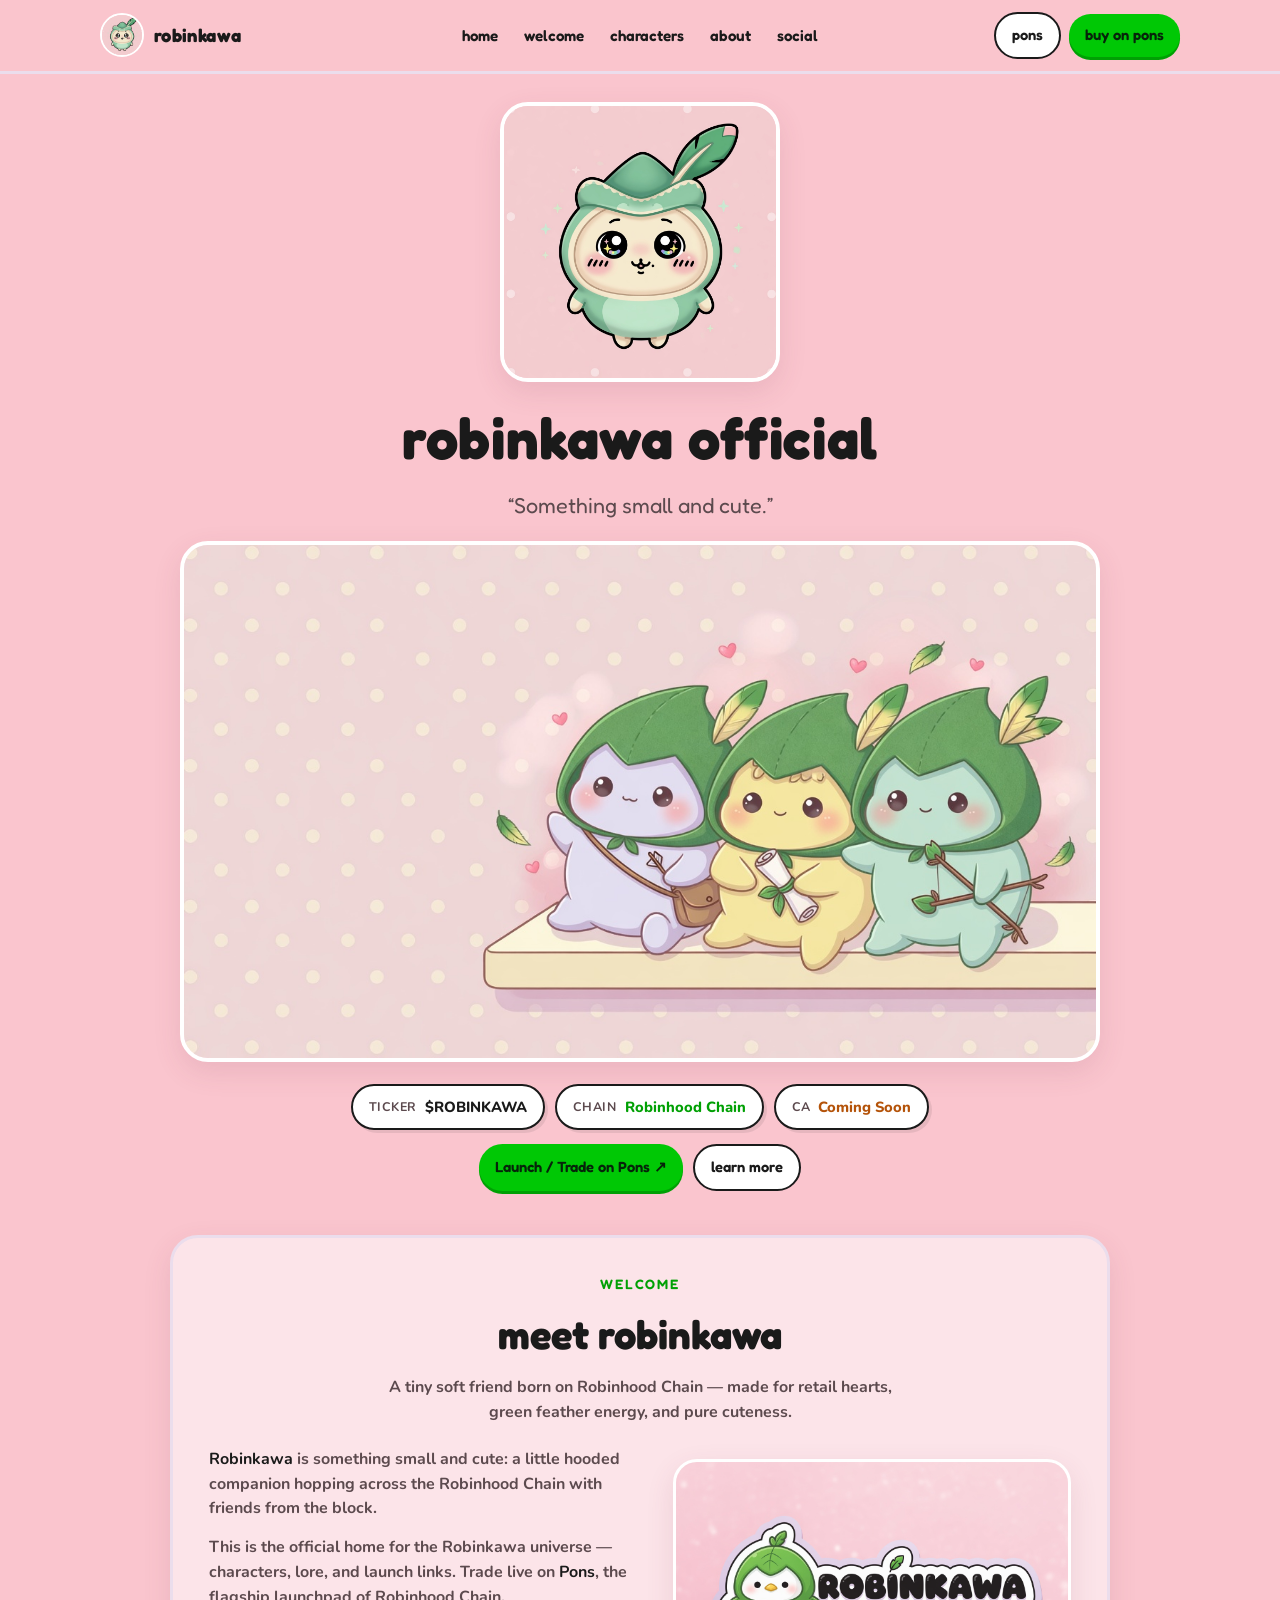
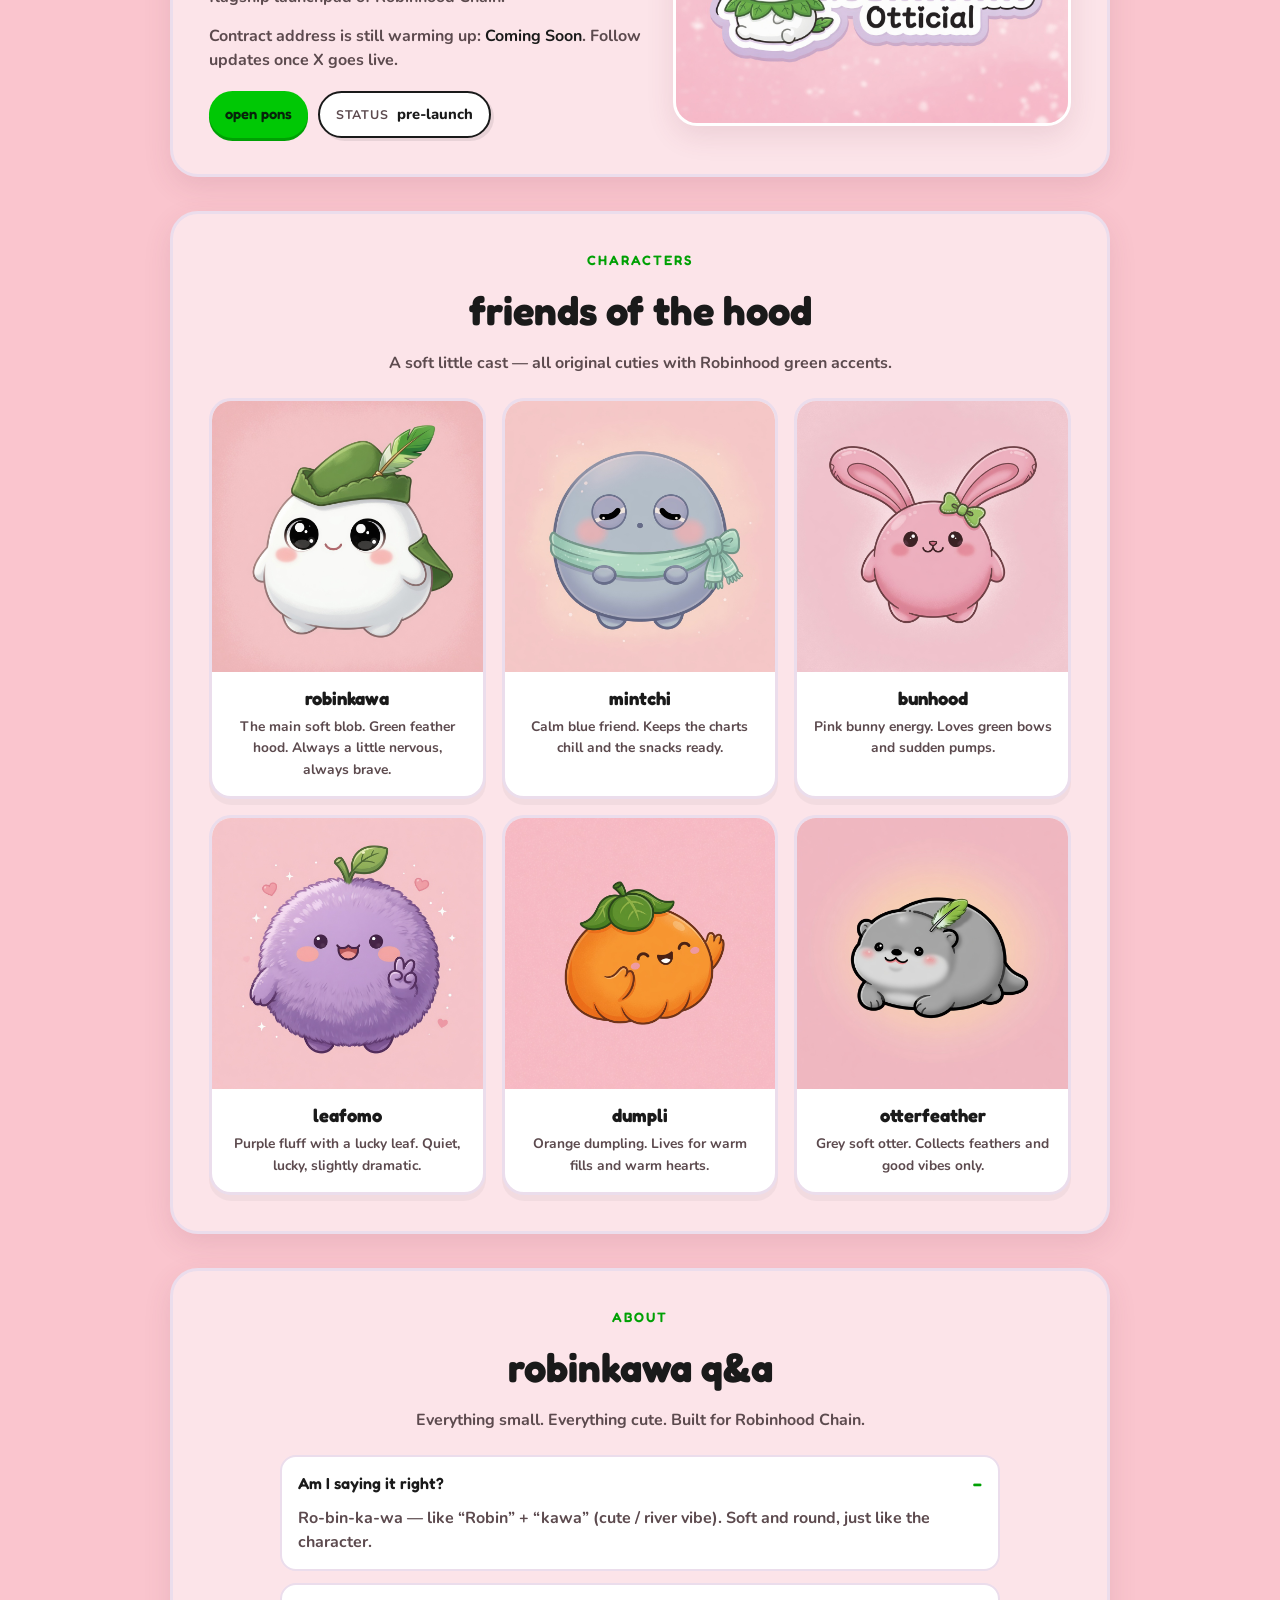
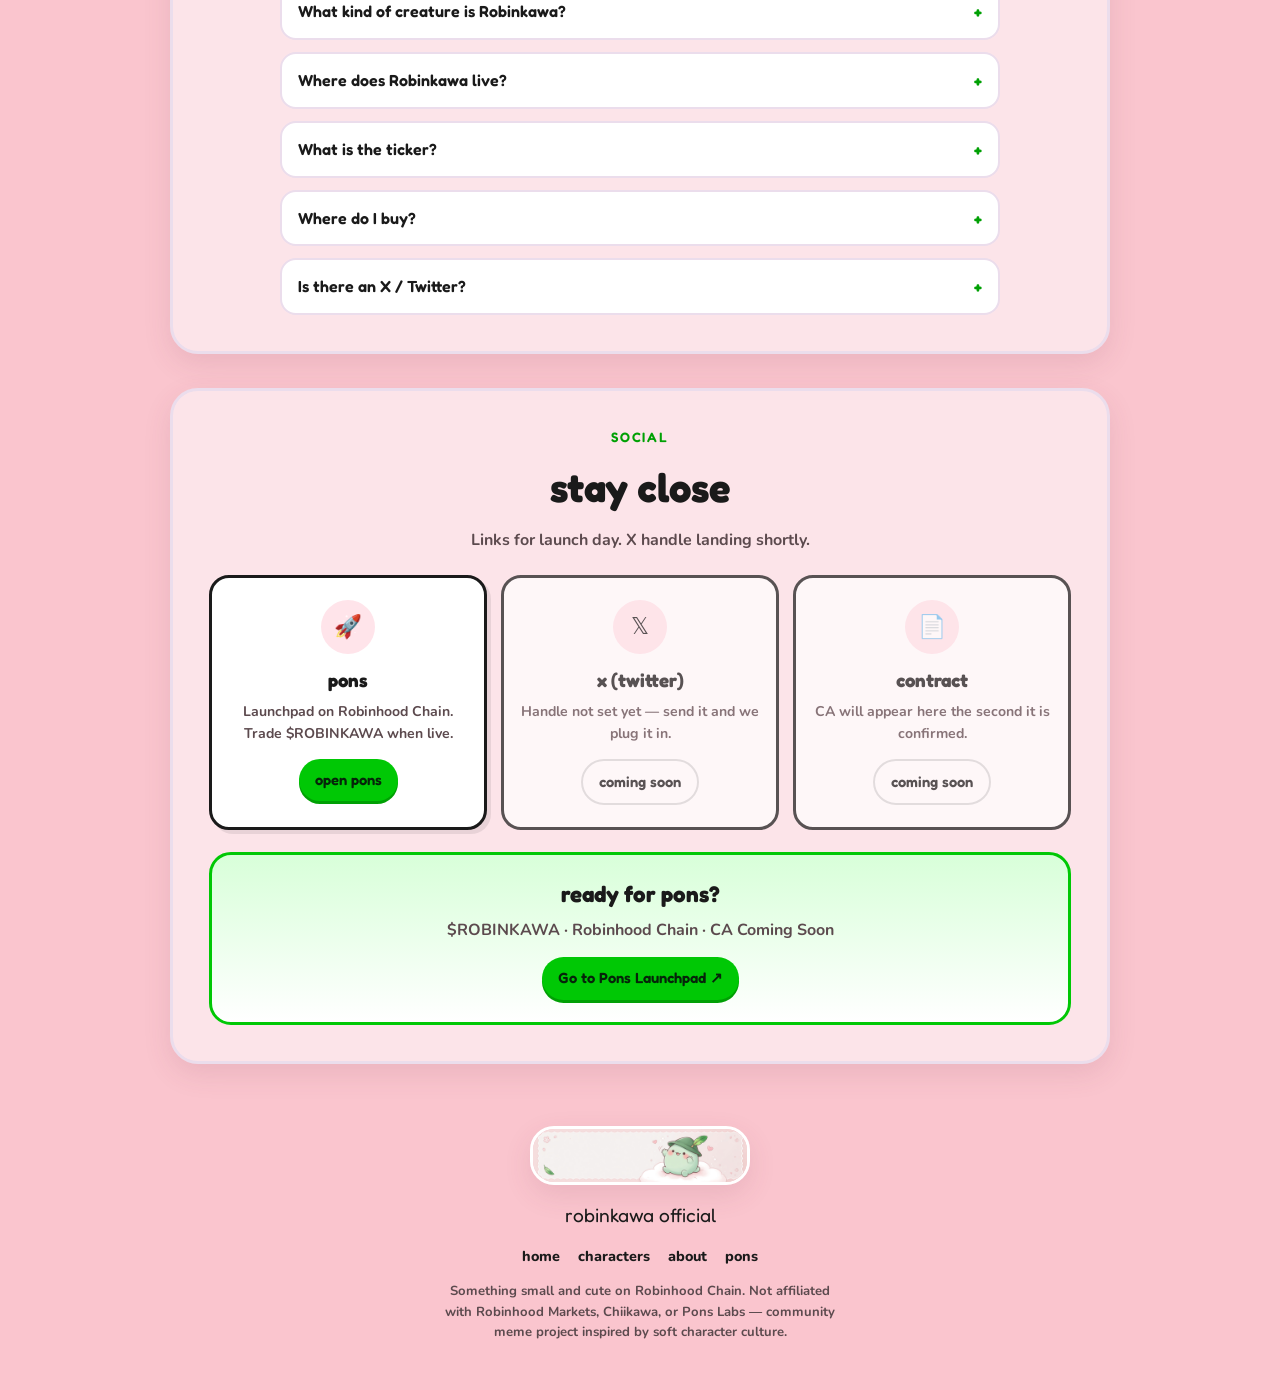
==== index.html @ 22b0e20a "Initial commit: Robinkawa official site () for Robinhood Chain / Pons" ====
<!DOCTYPE html>
<html lang="en">
<head>
  <meta charset="UTF-8" />
  <meta name="viewport" content="width=device-width, initial-scale=1.0" />
  <title>robinkawa official</title>
  <meta name="description" content="Something small and cute. Robinkawa Official — the cutest little friend on Robinhood Chain. Launching on Pons." />
  <meta property="og:title" content="robinkawa official" />
  <meta property="og:description" content="Something small and cute. Robinkawa on Robinhood Chain — launching on Pons." />
  <meta property="og:type" content="website" />
  <meta property="og:image" content="assets/logo-mascot.jpg" />
  <link rel="icon" href="assets/logo-mascot.jpg" />
  <link rel="preconnect" href="https://fonts.googleapis.com" />
  <link rel="preconnect" href="https://fonts.gstatic.com" crossorigin />
  <link href="https://fonts.googleapis.com/css2?family=Fredoka:wght@400;500;600;700&family=Nunito:wght@600;700;800&display=swap" rel="stylesheet" />
  <style>
    :root {
      --pink: #fac5ce;
      --pink-deep: #f4a8b5;
      --pink-soft: #ffe4ea;
      --cream: #fff7f4;
      --ink: #1a1a1a;
      --muted: #5c4a4e;
      --green: #00c805;
      --green-deep: #00a004;
      --green-soft: #d8ffd9;
      --card: #fff;
      --line: #ebddec;
      --shadow: 0 10px 28px rgba(120, 60, 80, 0.12);
      --radius: 22px;
    }

    * { box-sizing: border-box; margin: 0; padding: 0; }
    html { scroll-behavior: smooth; }
    body {
      font-family: 'Nunito', system-ui, sans-serif;
      color: var(--ink);
      background: var(--pink);
      line-height: 1.55;
      min-height: 100%;
    }
    img { max-width: 100%; display: block; }
    a { color: inherit; text-decoration: none; }
    button { font: inherit; border: none; cursor: pointer; }

    /* ----- Header (Chiikawa-style sticky bar) ----- */
    .topbar {
      position: sticky;
      top: 0;
      z-index: 50;
      background: rgba(250, 197, 206, 0.92);
      backdrop-filter: blur(10px);
      border-bottom: 3px solid var(--line);
    }
    .topbar-inner {
      max-width: 1120px;
      margin: 0 auto;
      padding: 12px 20px;
      display: grid;
      grid-template-columns: 1fr auto 1fr;
      align-items: center;
      gap: 12px;
    }
    .brand {
      display: flex;
      align-items: center;
      gap: 10px;
      justify-self: start;
    }
    .brand img {
      width: 44px;
      height: 44px;
      border-radius: 50%;
      border: 2px solid #fff;
      object-fit: cover;
      background: var(--cream);
    }
    .brand span {
      font-family: 'Fredoka', sans-serif;
      font-weight: 700;
      font-size: 1.15rem;
      letter-spacing: 0.02em;
      text-transform: lowercase;
    }
    .nav {
      display: flex;
      gap: 6px 18px;
      justify-content: center;
      flex-wrap: wrap;
    }
    .nav a {
      font-family: 'Fredoka', sans-serif;
      font-weight: 600;
      font-size: 0.95rem;
      text-transform: lowercase;
      padding: 6px 4px;
      color: var(--ink);
      transition: color .15s ease;
    }
    .nav a:hover { color: #fff; }
    .actions {
      display: flex;
      gap: 8px;
      justify-self: end;
      align-items: center;
    }
    .btn {
      display: inline-flex;
      align-items: center;
      justify-content: center;
      gap: 8px;
      padding: 10px 16px;
      border-radius: 999px;
      font-family: 'Fredoka', sans-serif;
      font-weight: 600;
      font-size: 0.92rem;
      transition: transform .12s ease, filter .12s ease, background .12s ease;
      white-space: nowrap;
    }
    .btn:hover { transform: translateY(-1px); filter: brightness(1.03); }
    .btn:active { transform: translateY(1px); }
    .btn-green {
      background: var(--green);
      color: #06240a;
      box-shadow: 0 3px 0 var(--green-deep);
    }
    .btn-outline {
      background: #fff;
      border: 2px solid var(--ink);
      color: var(--ink);
    }
    .btn-ghost {
      background: transparent;
      border: 2px solid rgba(0,0,0,.15);
    }
    .menu-btn {
      display: none;
      width: 44px;
      height: 40px;
      border-radius: 12px;
      background: #fff;
      border: 2px solid var(--ink);
    }
    .menu-btn span {
      display: block;
      width: 18px;
      height: 2px;
      margin: 4px auto;
      background: var(--ink);
      border-radius: 2px;
    }

    /* ----- Sections ----- */
    .wrap {
      max-width: 980px;
      margin: 0 auto;
      padding: 0 20px;
    }
    section { scroll-margin-top: 84px; }

    .hero {
      padding: 28px 0 10px;
      text-align: center;
    }
    .hero-logo {
      width: min(280px, 62vw);
      margin: 0 auto 8px;
      border-radius: 28px;
      border: 4px solid #fff;
      box-shadow: var(--shadow);
      background: var(--cream);
    }
    .hero h1 {
      font-family: 'Fredoka', sans-serif;
      font-size: clamp(2.2rem, 7vw, 3.6rem);
      font-weight: 700;
      letter-spacing: 0.01em;
      text-transform: lowercase;
      margin: 12px 0 6px;
    }
    .hero .tag {
      font-family: 'Fredoka', sans-serif;
      font-size: clamp(1.05rem, 3vw, 1.35rem);
      color: var(--muted);
      margin-bottom: 18px;
    }
    .hero-banner {
      width: min(920px, 100%);
      margin: 10px auto 0;
      border-radius: 28px;
      border: 4px solid #fff;
      box-shadow: var(--shadow);
      overflow: hidden;
      background: var(--pink-soft);
    }
    .hero-banner img {
      width: 100%;
      height: auto;
      object-fit: cover;
    }
    .ticker-row {
      display: flex;
      flex-wrap: wrap;
      gap: 10px;
      justify-content: center;
      margin-top: 22px;
    }
    .pill {
      display: inline-flex;
      align-items: center;
      gap: 8px;
      background: #fff;
      border: 2px solid var(--ink);
      border-radius: 999px;
      padding: 10px 16px;
      font-weight: 800;
      font-size: 0.92rem;
      box-shadow: 3px 3px 0 rgba(0,0,0,.08);
    }
    .pill .label {
      color: var(--muted);
      font-weight: 700;
      font-size: 0.78rem;
      text-transform: uppercase;
      letter-spacing: 0.06em;
    }
    .pill.ca .value { color: #b45309; }
    .pill.chain .value { color: var(--green-deep); }

    .panel {
      margin: 34px auto;
      background: rgba(255,255,255,.55);
      border: 3px solid var(--line);
      border-radius: 28px;
      padding: clamp(22px, 4vw, 36px);
      box-shadow: var(--shadow);
    }
    .eyebrow {
      font-family: 'Fredoka', sans-serif;
      font-weight: 600;
      font-size: 0.85rem;
      letter-spacing: 0.14em;
      text-transform: uppercase;
      color: var(--green-deep);
      margin-bottom: 8px;
      text-align: center;
    }
    .panel h2 {
      font-family: 'Fredoka', sans-serif;
      font-size: clamp(1.8rem, 4.5vw, 2.5rem);
      text-align: center;
      text-transform: lowercase;
      margin-bottom: 10px;
    }
    .panel .lead {
      text-align: center;
      max-width: 52ch;
      margin: 0 auto 22px;
      color: var(--muted);
      font-weight: 700;
    }

    /* Welcome */
    .welcome-grid {
      display: grid;
      grid-template-columns: 1.05fr 0.95fr;
      gap: 24px;
      align-items: center;
    }
    .welcome-copy p {
      margin: 0 0 14px;
      font-weight: 700;
      color: var(--muted);
    }
    .welcome-copy strong { color: var(--ink); }
    .welcome-art {
      border-radius: 24px;
      overflow: hidden;
      border: 3px solid #fff;
      box-shadow: var(--shadow);
      background: var(--cream);
    }

    /* Characters */
    .char-grid {
      display: grid;
      grid-template-columns: repeat(3, 1fr);
      gap: 16px;
    }
    .char-card {
      background: #fff;
      border-radius: 22px;
      border: 3px solid var(--line);
      overflow: hidden;
      text-align: center;
      transition: transform .15s ease, box-shadow .15s ease;
      box-shadow: 0 6px 0 rgba(0,0,0,.04);
    }
    .char-card:hover {
      transform: translateY(-4px);
      box-shadow: 0 14px 24px rgba(120, 60, 80, 0.14);
    }
    .char-card img {
      width: 100%;
      aspect-ratio: 1;
      object-fit: cover;
      background: var(--pink-soft);
    }
    .char-card .meta {
      padding: 12px 10px 16px;
    }
    .char-card h3 {
      font-family: 'Fredoka', sans-serif;
      font-size: 1.15rem;
      text-transform: lowercase;
      margin-bottom: 4px;
    }
    .char-card p {
      font-size: 0.86rem;
      color: var(--muted);
      font-weight: 700;
      padding: 0 6px;
    }

    /* Q&A */
    .qa {
      display: grid;
      gap: 12px;
      max-width: 720px;
      margin: 0 auto;
    }
    details.qa-item {
      background: #fff;
      border: 2px solid var(--line);
      border-radius: 16px;
      padding: 14px 16px;
    }
    details.qa-item summary {
      font-family: 'Fredoka', sans-serif;
      font-weight: 600;
      cursor: pointer;
      list-style: none;
      display: flex;
      justify-content: space-between;
      gap: 12px;
    }
    details.qa-item summary::-webkit-details-marker { display: none; }
    details.qa-item summary::after {
      content: "+";
      color: var(--green-deep);
      font-weight: 700;
    }
    details.qa-item[open] summary::after { content: "–"; }
    details.qa-item p {
      margin-top: 10px;
      color: var(--muted);
      font-weight: 700;
    }

    /* Social / Launch */
    .social-grid {
      display: grid;
      grid-template-columns: repeat(3, 1fr);
      gap: 14px;
    }
    .social-card {
      background: #fff;
      border: 3px solid var(--ink);
      border-radius: 20px;
      padding: 22px 16px;
      text-align: center;
      box-shadow: 4px 4px 0 rgba(0,0,0,.08);
      transition: transform .12s ease;
    }
    .social-card:hover { transform: translateY(-3px); }
    .social-card .ico {
      width: 54px;
      height: 54px;
      margin: 0 auto 12px;
      border-radius: 50%;
      display: grid;
      place-items: center;
      background: var(--pink-soft);
      font-size: 1.4rem;
    }
    .social-card h3 {
      font-family: 'Fredoka', sans-serif;
      text-transform: lowercase;
      margin-bottom: 6px;
    }
    .social-card p {
      font-size: 0.88rem;
      color: var(--muted);
      font-weight: 700;
      margin-bottom: 14px;
    }
    .social-card.disabled {
      opacity: 0.72;
      cursor: not-allowed;
      box-shadow: none;
    }
    .social-card.disabled:hover { transform: none; }

    .cta-band {
      margin-top: 22px;
      background: linear-gradient(180deg, var(--green-soft), #fff);
      border: 3px solid var(--green);
      border-radius: 22px;
      padding: 22px 18px;
      text-align: center;
    }
    .cta-band h3 {
      font-family: 'Fredoka', sans-serif;
      font-size: 1.4rem;
      margin-bottom: 6px;
    }
    .cta-band p {
      color: var(--muted);
      font-weight: 700;
      margin-bottom: 14px;
    }
    .cta-band .btn { min-width: 180px; }

    /* Footer */
    footer {
      padding: 28px 20px 48px;
      text-align: center;
    }
    footer .foot-art {
      width: min(220px, 50vw);
      margin: 0 auto 16px;
      border-radius: 24px;
      border: 3px solid #fff;
      box-shadow: var(--shadow);
    }
    footer .foot-title {
      font-family: 'Fredoka', sans-serif;
      font-size: 1.2rem;
      text-transform: lowercase;
      margin-bottom: 8px;
    }
    footer .links {
      display: flex;
      flex-wrap: wrap;
      gap: 10px 18px;
      justify-content: center;
      margin: 14px 0;
      font-weight: 800;
      font-size: 0.9rem;
    }
    footer .links a:hover { color: #fff; }
    footer .fine {
      color: var(--muted);
      font-size: 0.82rem;
      font-weight: 700;
      max-width: 50ch;
      margin: 0 auto;
    }

    /* Mobile menu */
    .mobile-nav {
      display: none;
      border-top: 2px solid var(--line);
      padding: 12px 20px 16px;
      background: rgba(255,255,255,.55);
    }
    .mobile-nav.open { display: grid; gap: 8px; }
    .mobile-nav a {
      font-family: 'Fredoka', sans-serif;
      font-weight: 600;
      padding: 10px 12px;
      border-radius: 12px;
      background: #fff;
      text-transform: lowercase;
    }

    @media (max-width: 900px) {
      .topbar-inner {
        grid-template-columns: 1fr auto;
      }
      .nav { display: none; }
      .menu-btn { display: block; }
      .actions .btn-outline { display: none; }
      .welcome-grid { grid-template-columns: 1fr; }
      .char-grid { grid-template-columns: repeat(2, 1fr); }
      .social-grid { grid-template-columns: 1fr; }
    }
    @media (max-width: 480px) {
      .char-grid { grid-template-columns: 1fr; }
      .actions .btn { padding: 9px 12px; font-size: 0.85rem; }
    }
  </style>
</head>
<body>
  <header class="topbar">
    <div class="topbar-inner">
      <a class="brand" href="#home">
        <img src="assets/logo-mascot.jpg" alt="Robinkawa" />
        <span>robinkawa</span>
      </a>
      <nav class="nav" aria-label="Primary">
        <a href="#home">home</a>
        <a href="#welcome">welcome</a>
        <a href="#characters">characters</a>
        <a href="#about">about</a>
        <a href="#social">social</a>
      </nav>
      <div class="actions">
        <a class="btn btn-outline" href="https://www.ponsfamily.com/launchpad" target="_blank" rel="noopener">pons</a>
        <a class="btn btn-green" href="https://www.ponsfamily.com/launchpad" target="_blank" rel="noopener">buy on pons</a>
        <button class="menu-btn" id="menuBtn" type="button" aria-label="Open menu"><span></span><span></span><span></span></button>
      </div>
    </div>
    <div class="mobile-nav" id="mobileNav">
      <a href="#home">home</a>
      <a href="#welcome">welcome</a>
      <a href="#characters">characters</a>
      <a href="#about">about</a>
      <a href="#social">social</a>
      <a href="https://www.ponsfamily.com/launchpad" target="_blank" rel="noopener">buy on pons</a>
    </div>
  </header>

  <main>
    <section class="hero wrap" id="home">
      <img class="hero-logo" src="assets/logo-mascot.jpg" alt="Robinkawa mascot" />
      <h1>robinkawa official</h1>
      <p class="tag">“Something small and cute.”</p>
      <div class="hero-banner">
        <img src="assets/hero.jpg" alt="Robinkawa friends on Robinhood Chain" />
      </div>
      <div class="ticker-row">
        <div class="pill">
          <span class="label">Ticker</span>
          <span class="value">$ROBINKAWA</span>
        </div>
        <div class="pill chain">
          <span class="label">Chain</span>
          <span class="value">Robinhood Chain</span>
        </div>
        <div class="pill ca">
          <span class="label">CA</span>
          <span class="value" id="caValue">Coming Soon</span>
        </div>
      </div>
      <div class="ticker-row" style="margin-top:14px">
        <a class="btn btn-green" href="https://www.ponsfamily.com/launchpad" target="_blank" rel="noopener">Launch / Trade on Pons ↗</a>
        <a class="btn btn-outline" href="#about">learn more</a>
      </div>
    </section>

    <section class="wrap" id="welcome">
      <div class="panel">
        <div class="eyebrow">welcome</div>
        <h2>meet robinkawa</h2>
        <p class="lead">A tiny soft friend born on Robinhood Chain — made for retail hearts, green feather energy, and pure cuteness.</p>
        <div class="welcome-grid">
          <div class="welcome-copy">
            <p><strong>Robinkawa</strong> is something small and cute: a little hooded companion hopping across the Robinhood Chain with friends from the block.</p>
            <p>This is the official home for the Robinkawa universe — characters, lore, and launch links. Trade live on <strong>Pons</strong>, the flagship launchpad of Robinhood Chain.</p>
            <p>Contract address is still warming up: <strong>Coming Soon</strong>. Follow updates once X goes live.</p>
            <div class="ticker-row" style="justify-content:flex-start;margin-top:18px">
              <a class="btn btn-green" href="https://www.ponsfamily.com/launchpad" target="_blank" rel="noopener">open pons</a>
              <span class="pill"><span class="label">status</span><span class="value">pre-launch</span></span>
            </div>
          </div>
          <div class="welcome-art">
            <img src="assets/badge.jpg" alt="Robinkawa official badge" />
          </div>
        </div>
      </div>
    </section>

    <section class="wrap" id="characters">
      <div class="panel">
        <div class="eyebrow">characters</div>
        <h2>friends of the hood</h2>
        <p class="lead">A soft little cast — all original cuties with Robinhood green accents.</p>
        <div class="char-grid">
          <article class="char-card">
            <img src="assets/characters/c3.jpg" alt="Robinkawa" />
            <div class="meta">
              <h3>robinkawa</h3>
              <p>The main soft blob. Green feather hood. Always a little nervous, always brave.</p>
            </div>
          </article>
          <article class="char-card">
            <img src="assets/characters/c4.jpg" alt="Mintchi" />
            <div class="meta">
              <h3>mintchi</h3>
              <p>Calm blue friend. Keeps the charts chill and the snacks ready.</p>
            </div>
          </article>
          <article class="char-card">
            <img src="assets/characters/c1.jpg" alt="Bunhood" />
            <div class="meta">
              <h3>bunhood</h3>
              <p>Pink bunny energy. Loves green bows and sudden pumps.</p>
            </div>
          </article>
          <article class="char-card">
            <img src="assets/characters/c2.jpg" alt="Leafomo" />
            <div class="meta">
              <h3>leafomo</h3>
              <p>Purple fluff with a lucky leaf. Quiet, lucky, slightly dramatic.</p>
            </div>
          </article>
          <article class="char-card">
            <img src="assets/characters/c6.jpg" alt="Dumpli" />
            <div class="meta">
              <h3>dumpli</h3>
              <p>Orange dumpling. Lives for warm fills and warm hearts.</p>
            </div>
          </article>
          <article class="char-card">
            <img src="assets/characters/c5.jpg" alt="Otterfeather" />
            <div class="meta">
              <h3>otterfeather</h3>
              <p>Grey soft otter. Collects feathers and good vibes only.</p>
            </div>
          </article>
        </div>
      </div>
    </section>

    <section class="wrap" id="about">
      <div class="panel">
        <div class="eyebrow">about</div>
        <h2>robinkawa q&amp;a</h2>
        <p class="lead">Everything small. Everything cute. Built for Robinhood Chain.</p>
        <div class="qa">
          <details class="qa-item" open>
            <summary>Am I saying it right?</summary>
            <p><strong>Ro-bin-ka-wa</strong> — like “Robin” + “kawa” (cute / river vibe). Soft and round, just like the character.</p>
          </details>
          <details class="qa-item">
            <summary>What kind of creature is Robinkawa?</summary>
            <p>Robinkawa is something small and cute — a soft little hooded friend of the Robinhood Chain, not quite animal, not quite dumpling, pure kawaii energy.</p>
          </details>
          <details class="qa-item">
            <summary>Where does Robinkawa live?</summary>
            <p>On <strong>Robinhood Chain</strong>, launching through <strong>Pons</strong> — the community launchpad of the ecosystem.</p>
          </details>
          <details class="qa-item">
            <summary>What is the ticker?</summary>
            <p><strong>$ROBINKAWA</strong>. Contract address is <strong>Coming Soon</strong> and will be posted here the moment it is live.</p>
          </details>
          <details class="qa-item">
            <summary>Where do I buy?</summary>
            <p>On <a href="https://www.ponsfamily.com/launchpad" target="_blank" rel="noopener"><strong>Pons Launchpad</strong></a> — open the link, connect your wallet, and trade when $ROBINKAWA is live.</p>
          </details>
          <details class="qa-item">
            <summary>Is there an X / Twitter?</summary>
            <p>Coming soon — drop the handle and we’ll wire it into the social bar instantly.</p>
          </details>
        </div>
      </div>
    </section>

    <section class="wrap" id="social">
      <div class="panel">
        <div class="eyebrow">social</div>
        <h2>stay close</h2>
        <p class="lead">Links for launch day. X handle landing shortly.</p>
        <div class="social-grid">
          <a class="social-card" href="https://www.ponsfamily.com/launchpad" target="_blank" rel="noopener">
            <div class="ico">🚀</div>
            <h3>pons</h3>
            <p>Launchpad on Robinhood Chain. Trade $ROBINKAWA when live.</p>
            <span class="btn btn-green">open pons</span>
          </a>
          <div class="social-card disabled" aria-disabled="true" title="Waiting for X handle">
            <div class="ico">𝕏</div>
            <h3>x (twitter)</h3>
            <p>Handle not set yet — send it and we plug it in.</p>
            <span class="btn btn-ghost">coming soon</span>
          </div>
          <div class="social-card disabled" aria-disabled="true">
            <div class="ico">📄</div>
            <h3>contract</h3>
            <p>CA will appear here the second it is confirmed.</p>
            <span class="btn btn-ghost">coming soon</span>
          </div>
        </div>

        <div class="cta-band">
          <h3>ready for pons?</h3>
          <p>$ROBINKAWA · Robinhood Chain · CA Coming Soon</p>
          <a class="btn btn-green" href="https://www.ponsfamily.com/launchpad" target="_blank" rel="noopener">Go to Pons Launchpad ↗</a>
        </div>
      </div>
    </section>
  </main>

  <footer>
    <img class="foot-art" src="assets/footer.jpg" alt="Bye from Robinkawa" />
    <div class="foot-title">robinkawa official</div>
    <div class="links">
      <a href="#home">home</a>
      <a href="#characters">characters</a>
      <a href="#about">about</a>
      <a href="https://www.ponsfamily.com/launchpad" target="_blank" rel="noopener">pons</a>
    </div>
    <p class="fine">Something small and cute on Robinhood Chain. Not affiliated with Robinhood Markets, Chiikawa, or Pons Labs — community meme project inspired by soft character culture.</p>
  </footer>

  <script>
    const menuBtn = document.getElementById('menuBtn');
    const mobileNav = document.getElementById('mobileNav');
    menuBtn.addEventListener('click', () => mobileNav.classList.toggle('open'));
    mobileNav.querySelectorAll('a').forEach((a) => {
      a.addEventListener('click', () => mobileNav.classList.remove('open'));
    });
  </script>
</body>
</html>
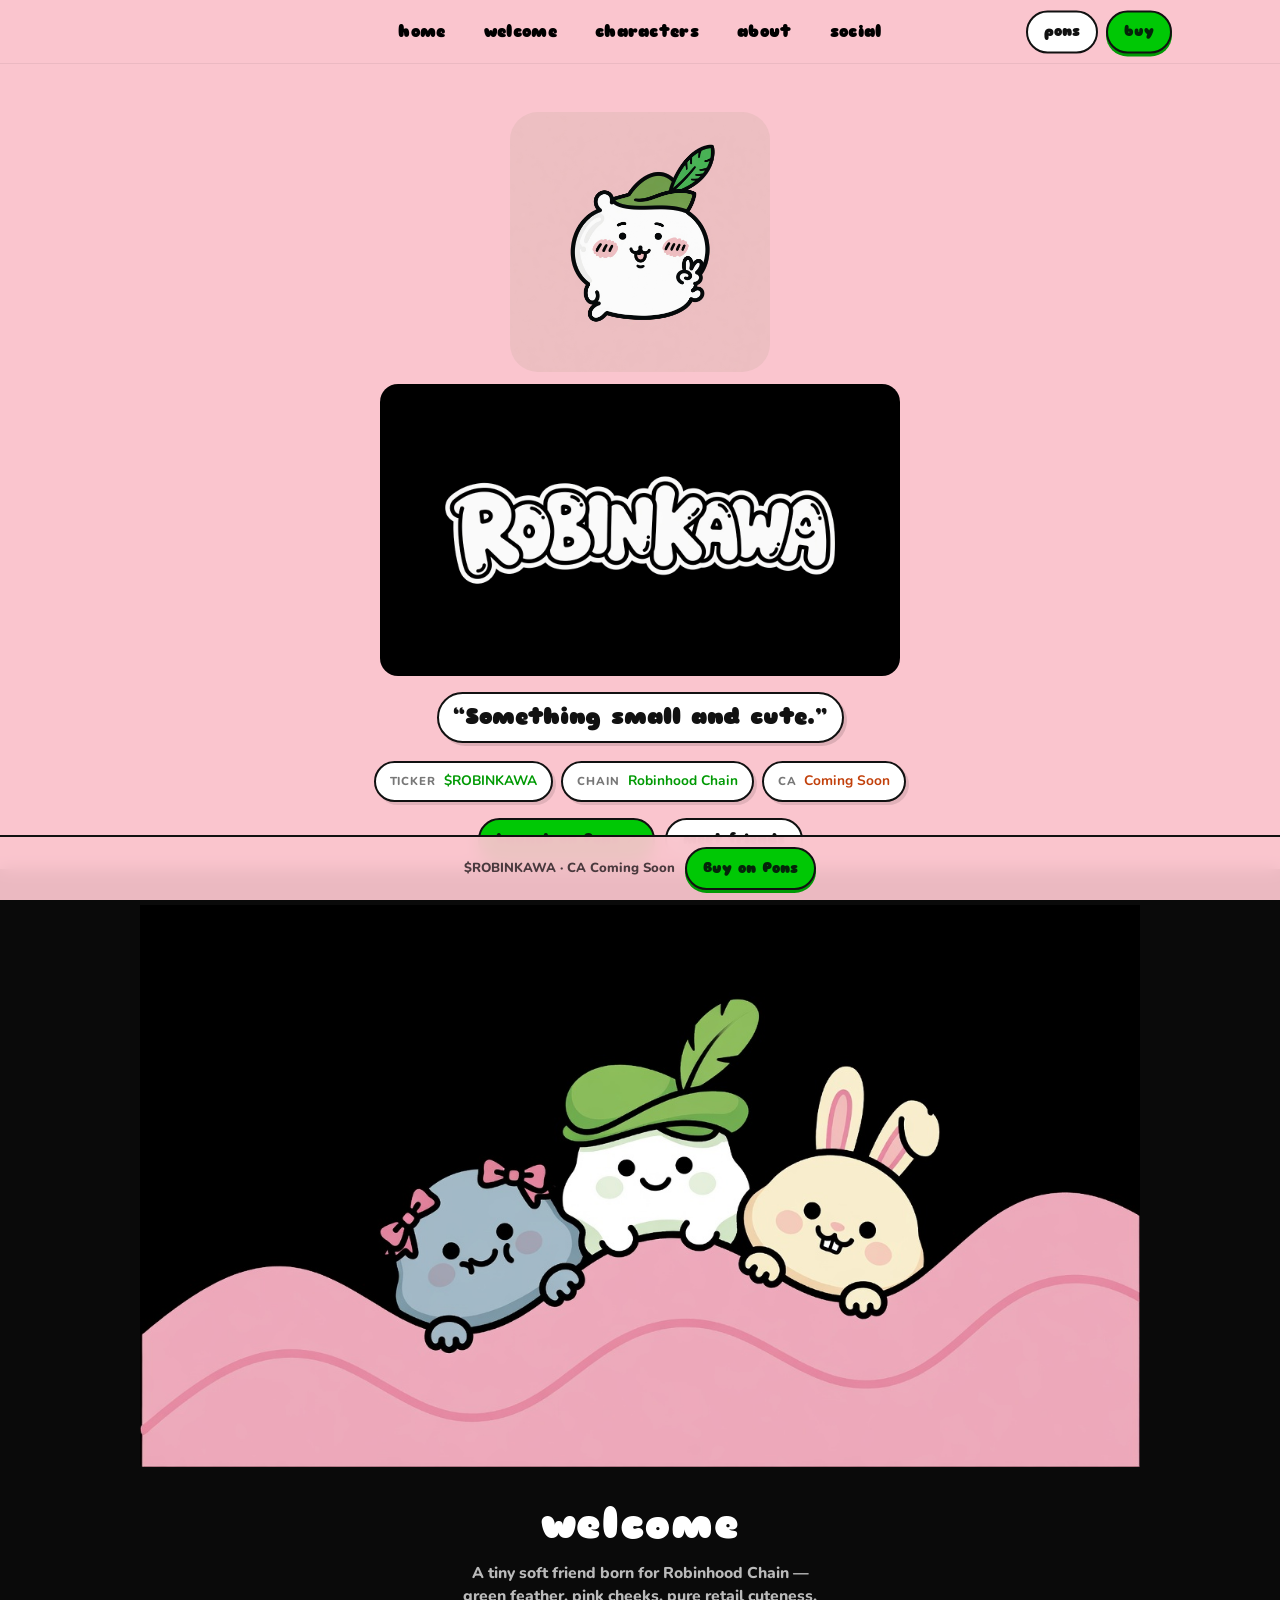
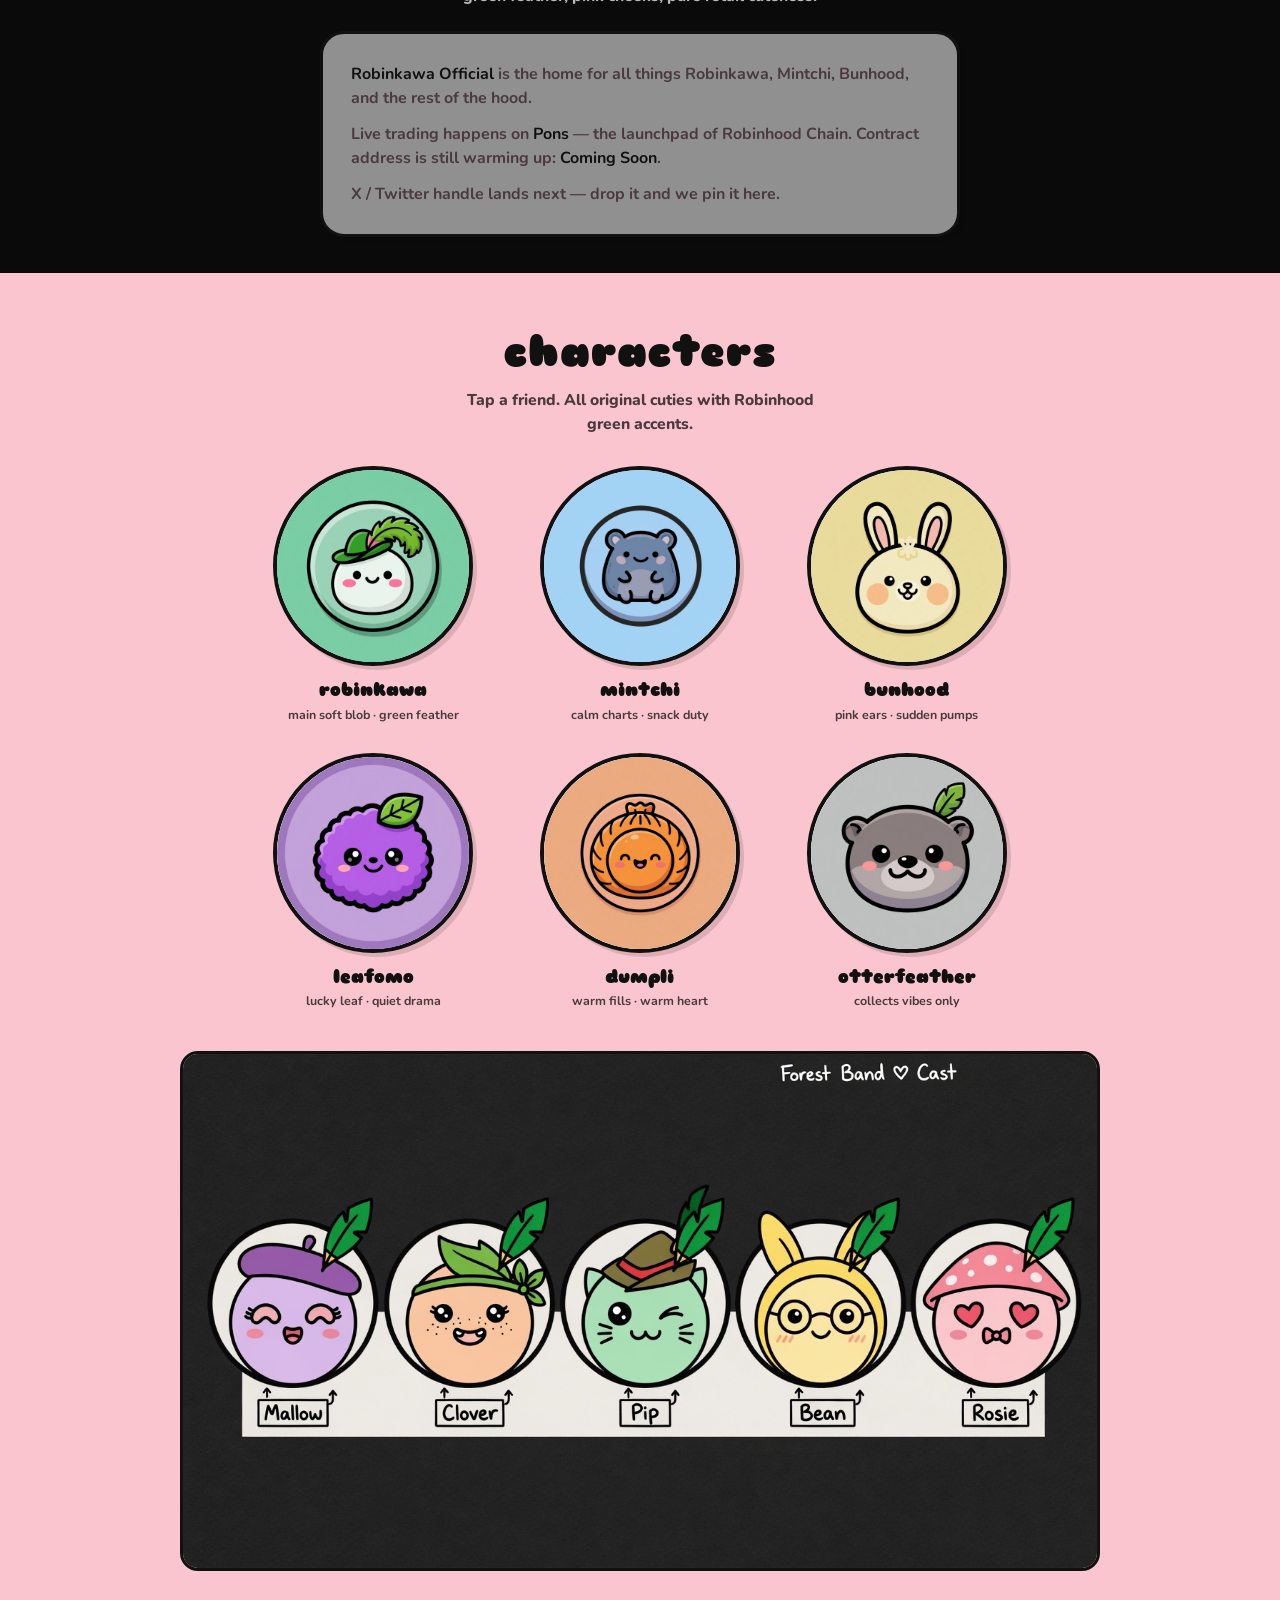
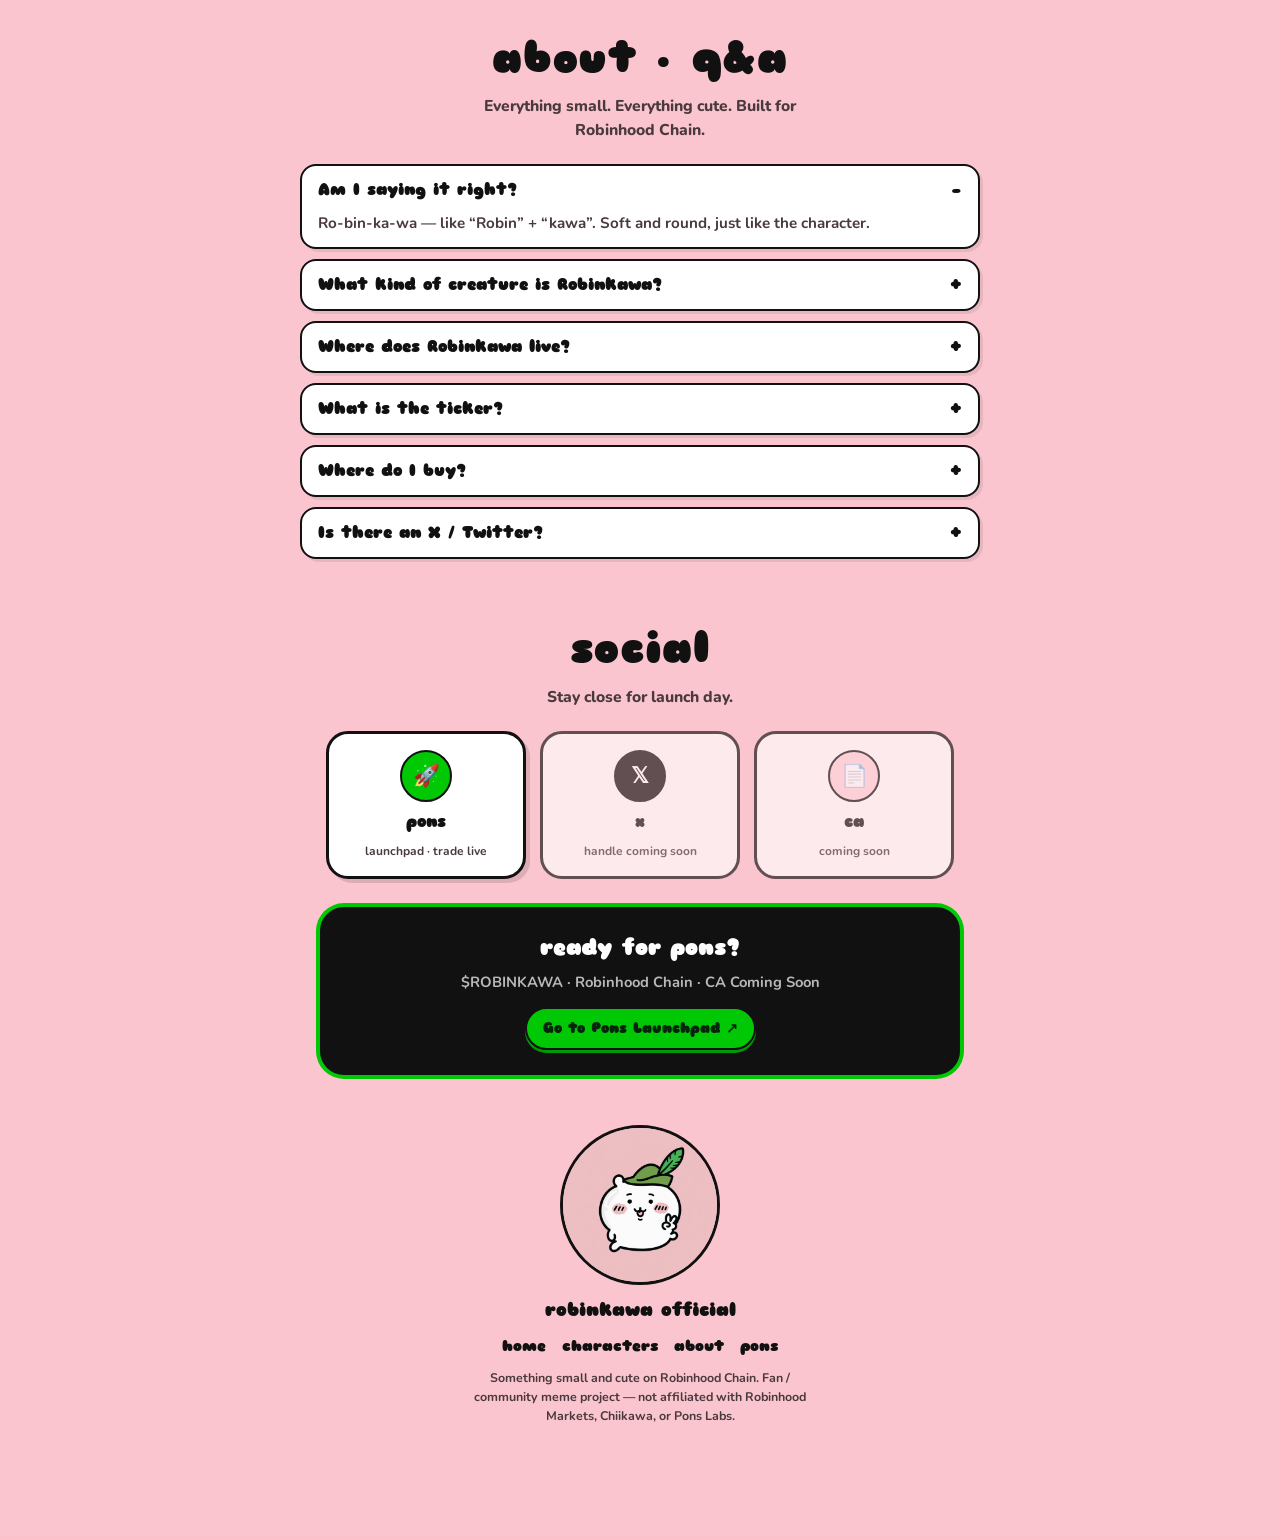
==== commit 1b27f482: "Upgrade site to Chiikawa-style layout: line-art assets, pink/black bands, circular character gallery" ====
--- a/index.html
+++ b/index.html
@@ -4,514 +4,560 @@
   <meta charset="UTF-8" />
   <meta name="viewport" content="width=device-width, initial-scale=1.0" />
   <title>robinkawa official</title>
-  <meta name="description" content="Something small and cute. Robinkawa Official — the cutest little friend on Robinhood Chain. Launching on Pons." />
+  <meta name="description" content="Something small and cute. Robinkawa Official — authentic source for all things Robinkawa on Robinhood Chain. Launching on Pons." />
   <meta property="og:title" content="robinkawa official" />
-  <meta property="og:description" content="Something small and cute. Robinkawa on Robinhood Chain — launching on Pons." />
+  <meta property="og:description" content="Something small and cute. Robinkawa on Robinhood Chain." />
   <meta property="og:type" content="website" />
-  <meta property="og:image" content="assets/logo-mascot.jpg" />
-  <link rel="icon" href="assets/logo-mascot.jpg" />
+  <meta property="og:image" content="assets/v2/mascot.jpg" />
+  <link rel="icon" href="assets/v2/mascot.jpg" />
   <link rel="preconnect" href="https://fonts.googleapis.com" />
   <link rel="preconnect" href="https://fonts.gstatic.com" crossorigin />
-  <link href="https://fonts.googleapis.com/css2?family=Fredoka:wght@400;500;600;700&family=Nunito:wght@600;700;800&display=swap" rel="stylesheet" />
+  <link href="https://fonts.googleapis.com/css2?family=Mochiy+Pop+One&family=Nunito:wght@600;700;800&family=Sniglet:wght@400;800&display=swap" rel="stylesheet" />
   <style>
     :root {
       --pink: #fac5ce;
-      --pink-deep: #f4a8b5;
-      --pink-soft: #ffe4ea;
-      --cream: #fff7f4;
-      --ink: #1a1a1a;
-      --muted: #5c4a4e;
+      --pink-2: #f7b4c0;
+      --pink-soft: #ffd6de;
+      --ink: #111;
+      --muted: #4a3a3e;
       --green: #00c805;
-      --green-deep: #00a004;
-      --green-soft: #d8ffd9;
-      --card: #fff;
+      --green-deep: #009a04;
       --line: #ebddec;
-      --shadow: 0 10px 28px rgba(120, 60, 80, 0.12);
-      --radius: 22px;
+      --black: #0a0a0a;
+      --header-h: 64px;
     }
 
     * { box-sizing: border-box; margin: 0; padding: 0; }
     html { scroll-behavior: smooth; }
     body {
       font-family: 'Nunito', system-ui, sans-serif;
+      background: var(--pink);
       color: var(--ink);
-      background: var(--pink);
-      line-height: 1.55;
-      min-height: 100%;
-    }
-    img { max-width: 100%; display: block; }
+      line-height: 1.5;
+      overflow-x: hidden;
+    }
+    img { max-width: 100%; display: block; user-select: none; }
     a { color: inherit; text-decoration: none; }
-    button { font: inherit; border: none; cursor: pointer; }
-
-    /* ----- Header (Chiikawa-style sticky bar) ----- */
-    .topbar {
+    button { font: inherit; border: 0; background: none; cursor: pointer; }
+
+    /* ========== HEADER (Chiikawa: centered lowercase nav) ========== */
+    .site-header {
       position: sticky;
       top: 0;
-      z-index: 50;
-      background: rgba(250, 197, 206, 0.92);
-      backdrop-filter: blur(10px);
-      border-bottom: 3px solid var(--line);
-    }
-    .topbar-inner {
-      max-width: 1120px;
+      z-index: 100;
+      height: var(--header-h);
+      background: var(--pink);
+      border-bottom: 1px solid rgba(0,0,0,.06);
+    }
+    .site-header-inner {
+      max-width: 1100px;
+      height: 100%;
       margin: 0 auto;
-      padding: 12px 20px;
-      display: grid;
-      grid-template-columns: 1fr auto 1fr;
-      align-items: center;
-      gap: 12px;
-    }
-    .brand {
-      display: flex;
-      align-items: center;
-      gap: 10px;
-      justify-self: start;
-    }
-    .brand img {
-      width: 44px;
-      height: 44px;
-      border-radius: 50%;
-      border: 2px solid #fff;
-      object-fit: cover;
-      background: var(--cream);
-    }
-    .brand span {
-      font-family: 'Fredoka', sans-serif;
-      font-weight: 700;
-      font-size: 1.15rem;
-      letter-spacing: 0.02em;
+      padding: 0 18px;
+      display: flex;
+      align-items: center;
+      justify-content: center;
+      position: relative;
+    }
+    .nav-main {
+      display: flex;
+      align-items: center;
+      gap: clamp(14px, 3vw, 34px);
+      flex-wrap: wrap;
+      justify-content: center;
+    }
+    .nav-main a {
+      font-family: 'Sniglet', 'Mochiy Pop One', system-ui, sans-serif;
+      font-weight: 800;
+      font-size: clamp(.85rem, 1.6vw, 1rem);
       text-transform: lowercase;
-    }
-    .nav {
-      display: flex;
-      gap: 6px 18px;
-      justify-content: center;
-      flex-wrap: wrap;
-    }
-    .nav a {
-      font-family: 'Fredoka', sans-serif;
-      font-weight: 600;
-      font-size: 0.95rem;
-      text-transform: lowercase;
-      padding: 6px 4px;
-      color: var(--ink);
+      letter-spacing: .02em;
+      color: #000;
       transition: color .15s ease;
-    }
-    .nav a:hover { color: #fff; }
-    .actions {
+      padding: 6px 2px;
+    }
+    .nav-main a:hover { color: #fff; }
+    .header-cta {
+      position: absolute;
+      right: 18px;
+      top: 50%;
+      transform: translateY(-50%);
       display: flex;
       gap: 8px;
-      justify-self: end;
       align-items: center;
     }
     .btn {
       display: inline-flex;
       align-items: center;
       justify-content: center;
-      gap: 8px;
-      padding: 10px 16px;
+      gap: 6px;
+      font-family: 'Sniglet', sans-serif;
+      font-weight: 800;
+      font-size: .88rem;
+      padding: 9px 16px;
       border-radius: 999px;
-      font-family: 'Fredoka', sans-serif;
-      font-weight: 600;
-      font-size: 0.92rem;
-      transition: transform .12s ease, filter .12s ease, background .12s ease;
+      border: 2.5px solid #111;
+      transition: transform .12s ease, background .12s ease;
       white-space: nowrap;
     }
-    .btn:hover { transform: translateY(-1px); filter: brightness(1.03); }
+    .btn:hover { transform: translateY(-1px); }
     .btn:active { transform: translateY(1px); }
     .btn-green {
       background: var(--green);
-      color: #06240a;
+      color: #05240a;
       box-shadow: 0 3px 0 var(--green-deep);
     }
-    .btn-outline {
+    .btn-white { background: #fff; color: #111; }
+    .btn-black { background: #111; color: #fff; }
+    .burger {
+      display: none;
+      position: absolute;
+      left: 14px;
+      top: 50%;
+      transform: translateY(-50%);
+      width: 42px;
+      height: 38px;
+      border: 2px solid #111;
+      border-radius: 10px;
       background: #fff;
-      border: 2px solid var(--ink);
-      color: var(--ink);
-    }
-    .btn-ghost {
-      background: transparent;
-      border: 2px solid rgba(0,0,0,.15);
-    }
-    .menu-btn {
-      display: none;
-      width: 44px;
-      height: 40px;
-      border-radius: 12px;
-      background: #fff;
-      border: 2px solid var(--ink);
-    }
-    .menu-btn span {
+    }
+    .burger i {
       display: block;
       width: 18px;
-      height: 2px;
+      height: 2.5px;
+      background: #111;
       margin: 4px auto;
-      background: var(--ink);
       border-radius: 2px;
     }
 
-    /* ----- Sections ----- */
-    .wrap {
-      max-width: 980px;
+    /* Mobile drawer */
+    .drawer {
+      display: none;
+      background: rgba(255,255,255,.72);
+      border-bottom: 2px solid var(--line);
+      padding: 10px 16px 14px;
+    }
+    .drawer.open { display: grid; gap: 6px; }
+    .drawer a {
+      font-family: 'Sniglet', sans-serif;
+      font-weight: 800;
+      text-transform: lowercase;
+      padding: 12px 14px;
+      background: #fff;
+      border-radius: 12px;
+      border: 2px solid rgba(0,0,0,.08);
+    }
+
+    /* ========== SECTIONS ========== */
+    section { scroll-margin-top: calc(var(--header-h) + 8px); }
+    .band-pink {
+      background: var(--pink);
+      padding: clamp(18px, 4vw, 40px) 16px;
+    }
+    .band-black {
+      background: var(--black);
+      color: #fff;
+      padding: clamp(18px, 4vw, 36px) 16px;
+    }
+    .inner {
+      max-width: 920px;
       margin: 0 auto;
-      padding: 0 20px;
-    }
-    section { scroll-margin-top: 84px; }
-
+    }
+    .inner-wide {
+      max-width: 1080px;
+      margin: 0 auto;
+    }
+    .center { text-align: center; }
+
+    /* Hero */
     .hero {
-      padding: 28px 0 10px;
-      text-align: center;
-    }
-    .hero-logo {
-      width: min(280px, 62vw);
-      margin: 0 auto 8px;
+      padding: clamp(20px, 5vw, 48px) 16px 8px;
+    }
+    .hero-logo-wrap {
+      display: flex;
+      flex-direction: column;
+      align-items: center;
+      gap: 6px;
+    }
+    .hero-mascot {
+      width: min(260px, 58vw);
       border-radius: 28px;
-      border: 4px solid #fff;
-      box-shadow: var(--shadow);
-      background: var(--cream);
-    }
-    .hero h1 {
-      font-family: 'Fredoka', sans-serif;
-      font-size: clamp(2.2rem, 7vw, 3.6rem);
-      font-weight: 700;
-      letter-spacing: 0.01em;
-      text-transform: lowercase;
-      margin: 12px 0 6px;
-    }
-    .hero .tag {
-      font-family: 'Fredoka', sans-serif;
-      font-size: clamp(1.05rem, 3vw, 1.35rem);
-      color: var(--muted);
-      margin-bottom: 18px;
-    }
-    .hero-banner {
-      width: min(920px, 100%);
-      margin: 10px auto 0;
-      border-radius: 28px;
-      border: 4px solid #fff;
-      box-shadow: var(--shadow);
-      overflow: hidden;
-      background: var(--pink-soft);
-    }
-    .hero-banner img {
+      /* blends into pink page like original cutouts */
+    }
+    .hero-wordmark {
+      width: min(520px, 88vw);
+      margin: 6px auto 0;
+      background: #000;
+      border-radius: 18px;
+      padding: 10px 18px;
+    }
+    .hero-wordmark img {
       width: 100%;
       height: auto;
-      object-fit: cover;
-    }
-    .ticker-row {
+    }
+    .tagline {
+      margin-top: 16px;
+      font-family: 'Sniglet', sans-serif;
+      font-weight: 800;
+      font-size: clamp(1.05rem, 2.8vw, 1.45rem);
+      color: #111;
+    }
+    .tagline em {
+      font-style: normal;
+      background: #fff;
+      border: 2.5px solid #111;
+      border-radius: 999px;
+      padding: 6px 14px;
+      display: inline-block;
+      box-shadow: 3px 3px 0 rgba(0,0,0,.12);
+    }
+
+    /* Meta strip — crypto info without breaking cute vibe */
+    .meta-strip {
+      display: flex;
+      flex-wrap: wrap;
+      gap: 8px;
+      justify-content: center;
+      margin: 18px auto 8px;
+      max-width: 720px;
+    }
+    .chip {
+      display: inline-flex;
+      align-items: center;
+      gap: 8px;
+      background: #fff;
+      border: 2.5px solid #111;
+      border-radius: 999px;
+      padding: 8px 14px;
+      font-weight: 800;
+      font-size: .86rem;
+      box-shadow: 3px 3px 0 rgba(0,0,0,.1);
+    }
+    .chip b { color: var(--green-deep); }
+    .chip .k {
+      font-size: .72rem;
+      letter-spacing: .08em;
+      text-transform: uppercase;
+      color: #777;
+    }
+    .chip.ca b { color: #c2410c; }
+
+    .hero-actions {
       display: flex;
       flex-wrap: wrap;
       gap: 10px;
       justify-content: center;
-      margin-top: 22px;
-    }
-    .pill {
-      display: inline-flex;
-      align-items: center;
+      margin-top: 16px;
+    }
+
+    /* Full-bleed art blocks */
+    .art-block {
+      display: flex;
+      justify-content: center;
+      padding: 0;
+    }
+    .art-block img {
+      width: min(920px, 100%);
+      height: auto;
+    }
+    .art-block.full img {
+      width: 100%;
+      max-width: 1100px;
+    }
+
+    /* Black band with trio */
+    .band-black .art-block img {
+      width: min(1000px, 100%);
+    }
+
+    /* Section titles (hand-drawn feel) */
+    .sec-title {
+      font-family: 'Sniglet', 'Mochiy Pop One', sans-serif;
+      font-weight: 800;
+      font-size: clamp(1.7rem, 5vw, 2.6rem);
+      text-align: center;
+      text-transform: lowercase;
+      letter-spacing: .02em;
+      margin: 8px 0 6px;
+    }
+    .sec-sub {
+      text-align: center;
+      font-weight: 800;
+      color: var(--muted);
+      max-width: 42ch;
+      margin: 0 auto 22px;
+      font-size: .98rem;
+    }
+    .band-black .sec-sub { color: rgba(255,255,255,.72); }
+
+    /* Character gallery — 3×2 circle buttons like original */
+    .char-gallery {
+      display: grid;
+      grid-template-columns: repeat(3, minmax(0, 1fr));
+      gap: clamp(14px, 3vw, 28px);
+      max-width: 780px;
+      margin: 0 auto;
+      padding: 8px 4px 12px;
+    }
+    .char-item {
+      text-align: center;
+      transition: transform .15s ease;
+    }
+    .char-item:hover { transform: translateY(-5px) scale(1.03); }
+    .char-item a { display: block; }
+    .char-bubble {
+      width: min(100%, 200px);
+      aspect-ratio: 1;
+      margin: 0 auto;
+      border-radius: 50%;
+      overflow: hidden;
+      border: 4px solid #111;
+      background: #fff;
+      box-shadow: 4px 4px 0 rgba(0,0,0,.12);
+    }
+    .char-bubble img {
+      width: 100%;
+      height: 100%;
+      object-fit: cover;
+    }
+    .char-item h3 {
+      margin-top: 10px;
+      font-family: 'Sniglet', sans-serif;
+      font-weight: 800;
+      font-size: clamp(.95rem, 2.2vw, 1.15rem);
+      text-transform: lowercase;
+    }
+    .char-item p {
+      font-size: .78rem;
+      font-weight: 700;
+      color: var(--muted);
+      margin-top: 2px;
+      padding: 0 4px;
+    }
+
+    /* Welcome / about copy */
+    .copy-card {
+      max-width: 640px;
+      margin: 0 auto;
+      background: rgba(255,255,255,.55);
+      border: 3px solid #111;
+      border-radius: 24px;
+      padding: clamp(18px, 3vw, 28px);
+      box-shadow: 5px 5px 0 rgba(0,0,0,.1);
+    }
+    .copy-card p {
+      font-weight: 700;
+      color: var(--muted);
+      margin-bottom: 12px;
+    }
+    .copy-card p:last-child { margin-bottom: 0; }
+    .copy-card strong { color: #111; }
+
+    /* Q&A accordion */
+    .qa {
+      max-width: 680px;
+      margin: 0 auto;
+      display: grid;
+      gap: 10px;
+    }
+    .qa details {
+      background: #fff;
+      border: 2.5px solid #111;
+      border-radius: 16px;
+      padding: 12px 16px;
+      box-shadow: 3px 3px 0 rgba(0,0,0,.08);
+    }
+    .qa summary {
+      font-family: 'Sniglet', sans-serif;
+      font-weight: 800;
+      cursor: pointer;
+      list-style: none;
+      display: flex;
+      justify-content: space-between;
+      gap: 10px;
+      align-items: center;
+    }
+    .qa summary::-webkit-details-marker { display: none; }
+    .qa summary::after {
+      content: "+";
+      font-size: 1.2rem;
+      line-height: 1;
+    }
+    .qa details[open] summary::after { content: "–"; }
+    .qa details p {
+      margin-top: 10px;
+      font-weight: 700;
+      color: var(--muted);
+      font-size: .95rem;
+    }
+    .qa a { color: var(--green-deep); text-decoration: underline; }
+
+    /* Social row */
+    .social-row {
+      display: flex;
+      flex-wrap: wrap;
+      gap: 14px;
+      justify-content: center;
+      margin-top: 8px;
+    }
+    .social-btn {
+      width: min(200px, 42vw);
+      min-height: 120px;
+      border: 3px solid #111;
+      border-radius: 22px;
+      background: #fff;
+      display: flex;
+      flex-direction: column;
+      align-items: center;
+      justify-content: center;
       gap: 8px;
-      background: #fff;
-      border: 2px solid var(--ink);
-      border-radius: 999px;
-      padding: 10px 16px;
-      font-weight: 800;
-      font-size: 0.92rem;
-      box-shadow: 3px 3px 0 rgba(0,0,0,.08);
-    }
-    .pill .label {
+      font-family: 'Sniglet', sans-serif;
+      font-weight: 800;
+      box-shadow: 4px 4px 0 rgba(0,0,0,.12);
+      transition: transform .12s ease;
+      padding: 16px 12px;
+    }
+    .social-btn:hover { transform: translateY(-4px); }
+    .social-btn .ico {
+      width: 52px;
+      height: 52px;
+      border-radius: 50%;
+      border: 2.5px solid #111;
+      display: grid;
+      place-items: center;
+      font-size: 1.35rem;
+      background: var(--pink-soft);
+    }
+    .social-btn.pons .ico { background: var(--green); }
+    .social-btn.x .ico { background: #111; color: #fff; }
+    .social-btn.disabled {
+      opacity: .65;
+      pointer-events: none;
+      box-shadow: none;
+    }
+    .social-btn small {
+      font-family: 'Nunito', sans-serif;
+      font-size: .75rem;
       color: var(--muted);
       font-weight: 700;
-      font-size: 0.78rem;
-      text-transform: uppercase;
-      letter-spacing: 0.06em;
-    }
-    .pill.ca .value { color: #b45309; }
-    .pill.chain .value { color: var(--green-deep); }
-
-    .panel {
-      margin: 34px auto;
-      background: rgba(255,255,255,.55);
-      border: 3px solid var(--line);
-      border-radius: 28px;
-      padding: clamp(22px, 4vw, 36px);
-      box-shadow: var(--shadow);
-    }
-    .eyebrow {
-      font-family: 'Fredoka', sans-serif;
-      font-weight: 600;
-      font-size: 0.85rem;
-      letter-spacing: 0.14em;
-      text-transform: uppercase;
-      color: var(--green-deep);
-      margin-bottom: 8px;
+    }
+
+    /* Launch CTA band */
+    .launch-cta {
+      margin: 28px auto 0;
+      max-width: 640px;
+      background: #111;
+      color: #fff;
+      border-radius: 24px;
+      padding: 22px 18px;
       text-align: center;
-    }
-    .panel h2 {
-      font-family: 'Fredoka', sans-serif;
-      font-size: clamp(1.8rem, 4.5vw, 2.5rem);
+      border: 3px solid #111;
+      box-shadow: 0 0 0 4px var(--green);
+    }
+    .launch-cta h3 {
+      font-family: 'Sniglet', sans-serif;
+      font-size: 1.35rem;
+      margin-bottom: 6px;
+    }
+    .launch-cta p {
+      color: rgba(255,255,255,.7);
+      font-weight: 700;
+      margin-bottom: 14px;
+      font-size: .92rem;
+    }
+
+    /* Footer */
+    .site-footer {
+      background: var(--pink);
+      padding: 10px 16px 40px;
       text-align: center;
+    }
+    .site-footer .foot-mascot {
+      width: min(160px, 40vw);
+      margin: 0 auto 12px;
+      border-radius: 50%;
+      border: 3px solid #111;
+      background: #fff;
+    }
+    .site-footer .foot-brand {
+      font-family: 'Sniglet', sans-serif;
+      font-weight: 800;
+      font-size: 1.1rem;
       text-transform: lowercase;
-      margin-bottom: 10px;
-    }
-    .panel .lead {
-      text-align: center;
-      max-width: 52ch;
-      margin: 0 auto 22px;
-      color: var(--muted);
-      font-weight: 700;
-    }
-
-    /* Welcome */
-    .welcome-grid {
-      display: grid;
-      grid-template-columns: 1.05fr 0.95fr;
-      gap: 24px;
-      align-items: center;
-    }
-    .welcome-copy p {
-      margin: 0 0 14px;
+    }
+    .site-footer .foot-links {
+      display: flex;
+      flex-wrap: wrap;
+      gap: 8px 16px;
+      justify-content: center;
+      margin: 12px 0;
+      font-family: 'Sniglet', sans-serif;
+      font-weight: 800;
+      text-transform: lowercase;
+      font-size: .92rem;
+    }
+    .site-footer .foot-links a:hover { color: #fff; }
+    .site-footer .fine {
+      max-width: 48ch;
+      margin: 0 auto;
+      font-size: .78rem;
       font-weight: 700;
       color: var(--muted);
     }
-    .welcome-copy strong { color: var(--ink); }
-    .welcome-art {
-      border-radius: 24px;
-      overflow: hidden;
-      border: 3px solid #fff;
-      box-shadow: var(--shadow);
-      background: var(--cream);
-    }
-
-    /* Characters */
-    .char-grid {
-      display: grid;
-      grid-template-columns: repeat(3, 1fr);
-      gap: 16px;
-    }
-    .char-card {
-      background: #fff;
-      border-radius: 22px;
-      border: 3px solid var(--line);
-      overflow: hidden;
-      text-align: center;
-      transition: transform .15s ease, box-shadow .15s ease;
-      box-shadow: 0 6px 0 rgba(0,0,0,.04);
-    }
-    .char-card:hover {
-      transform: translateY(-4px);
-      box-shadow: 0 14px 24px rgba(120, 60, 80, 0.14);
-    }
-    .char-card img {
-      width: 100%;
-      aspect-ratio: 1;
-      object-fit: cover;
-      background: var(--pink-soft);
-    }
-    .char-card .meta {
-      padding: 12px 10px 16px;
-    }
-    .char-card h3 {
-      font-family: 'Fredoka', sans-serif;
-      font-size: 1.15rem;
-      text-transform: lowercase;
-      margin-bottom: 4px;
-    }
-    .char-card p {
-      font-size: 0.86rem;
+
+    /* Sticky bottom buy bar (mobile-friendly) */
+    .buybar {
+      position: fixed;
+      left: 0; right: 0; bottom: 0;
+      z-index: 90;
+      background: rgba(250, 197, 206, .94);
+      backdrop-filter: blur(8px);
+      border-top: 2.5px solid #111;
+      padding: 10px 14px calc(10px + env(safe-area-inset-bottom));
+      display: flex;
+      gap: 10px;
+      justify-content: center;
+      align-items: center;
+      flex-wrap: wrap;
+    }
+    .buybar .hint {
+      font-weight: 800;
+      font-size: .82rem;
       color: var(--muted);
-      font-weight: 700;
-      padding: 0 6px;
-    }
-
-    /* Q&A */
-    .qa {
-      display: grid;
-      gap: 12px;
-      max-width: 720px;
-      margin: 0 auto;
-    }
-    details.qa-item {
-      background: #fff;
-      border: 2px solid var(--line);
-      border-radius: 16px;
-      padding: 14px 16px;
-    }
-    details.qa-item summary {
-      font-family: 'Fredoka', sans-serif;
-      font-weight: 600;
-      cursor: pointer;
-      list-style: none;
-      display: flex;
-      justify-content: space-between;
-      gap: 12px;
-    }
-    details.qa-item summary::-webkit-details-marker { display: none; }
-    details.qa-item summary::after {
-      content: "+";
-      color: var(--green-deep);
-      font-weight: 700;
-    }
-    details.qa-item[open] summary::after { content: "–"; }
-    details.qa-item p {
-      margin-top: 10px;
-      color: var(--muted);
-      font-weight: 700;
-    }
-
-    /* Social / Launch */
-    .social-grid {
-      display: grid;
-      grid-template-columns: repeat(3, 1fr);
-      gap: 14px;
-    }
-    .social-card {
-      background: #fff;
-      border: 3px solid var(--ink);
-      border-radius: 20px;
-      padding: 22px 16px;
-      text-align: center;
-      box-shadow: 4px 4px 0 rgba(0,0,0,.08);
-      transition: transform .12s ease;
-    }
-    .social-card:hover { transform: translateY(-3px); }
-    .social-card .ico {
-      width: 54px;
-      height: 54px;
-      margin: 0 auto 12px;
-      border-radius: 50%;
-      display: grid;
-      place-items: center;
-      background: var(--pink-soft);
-      font-size: 1.4rem;
-    }
-    .social-card h3 {
-      font-family: 'Fredoka', sans-serif;
-      text-transform: lowercase;
-      margin-bottom: 6px;
-    }
-    .social-card p {
-      font-size: 0.88rem;
-      color: var(--muted);
-      font-weight: 700;
-      margin-bottom: 14px;
-    }
-    .social-card.disabled {
-      opacity: 0.72;
-      cursor: not-allowed;
-      box-shadow: none;
-    }
-    .social-card.disabled:hover { transform: none; }
-
-    .cta-band {
-      margin-top: 22px;
-      background: linear-gradient(180deg, var(--green-soft), #fff);
-      border: 3px solid var(--green);
-      border-radius: 22px;
-      padding: 22px 18px;
-      text-align: center;
-    }
-    .cta-band h3 {
-      font-family: 'Fredoka', sans-serif;
-      font-size: 1.4rem;
-      margin-bottom: 6px;
-    }
-    .cta-band p {
-      color: var(--muted);
-      font-weight: 700;
-      margin-bottom: 14px;
-    }
-    .cta-band .btn { min-width: 180px; }
-
-    /* Footer */
-    footer {
-      padding: 28px 20px 48px;
-      text-align: center;
-    }
-    footer .foot-art {
-      width: min(220px, 50vw);
-      margin: 0 auto 16px;
-      border-radius: 24px;
-      border: 3px solid #fff;
-      box-shadow: var(--shadow);
-    }
-    footer .foot-title {
-      font-family: 'Fredoka', sans-serif;
-      font-size: 1.2rem;
-      text-transform: lowercase;
-      margin-bottom: 8px;
-    }
-    footer .links {
-      display: flex;
-      flex-wrap: wrap;
-      gap: 10px 18px;
-      justify-content: center;
-      margin: 14px 0;
-      font-weight: 800;
-      font-size: 0.9rem;
-    }
-    footer .links a:hover { color: #fff; }
-    footer .fine {
-      color: var(--muted);
-      font-size: 0.82rem;
-      font-weight: 700;
-      max-width: 50ch;
-      margin: 0 auto;
-    }
-
-    /* Mobile menu */
-    .mobile-nav {
-      display: none;
-      border-top: 2px solid var(--line);
-      padding: 12px 20px 16px;
-      background: rgba(255,255,255,.55);
-    }
-    .mobile-nav.open { display: grid; gap: 8px; }
-    .mobile-nav a {
-      font-family: 'Fredoka', sans-serif;
-      font-weight: 600;
-      padding: 10px 12px;
-      border-radius: 12px;
-      background: #fff;
-      text-transform: lowercase;
-    }
-
-    @media (max-width: 900px) {
-      .topbar-inner {
-        grid-template-columns: 1fr auto;
-      }
-      .nav { display: none; }
-      .menu-btn { display: block; }
-      .actions .btn-outline { display: none; }
-      .welcome-grid { grid-template-columns: 1fr; }
-      .char-grid { grid-template-columns: repeat(2, 1fr); }
-      .social-grid { grid-template-columns: 1fr; }
-    }
-    @media (max-width: 480px) {
-      .char-grid { grid-template-columns: 1fr; }
-      .actions .btn { padding: 9px 12px; font-size: 0.85rem; }
+    }
+    body { padding-bottom: 72px; }
+
+    @media (max-width: 820px) {
+      .nav-main { display: none; }
+      .burger { display: block; }
+      .header-cta .btn-white { display: none; }
+      .header-cta { right: 12px; }
+      .char-gallery { grid-template-columns: repeat(2, 1fr); }
+    }
+    @media (max-width: 420px) {
+      .char-gallery { gap: 12px; }
+      .char-item p { display: none; }
     }
   </style>
 </head>
 <body>
-  <header class="topbar">
-    <div class="topbar-inner">
-      <a class="brand" href="#home">
-        <img src="assets/logo-mascot.jpg" alt="Robinkawa" />
-        <span>robinkawa</span>
-      </a>
-      <nav class="nav" aria-label="Primary">
+  <!-- HEADER -->
+  <header class="site-header">
+    <div class="site-header-inner">
+      <button class="burger" id="burger" type="button" aria-label="Menu"><i></i><i></i><i></i></button>
+      <nav class="nav-main" aria-label="Primary">
         <a href="#home">home</a>
         <a href="#welcome">welcome</a>
         <a href="#characters">characters</a>
         <a href="#about">about</a>
         <a href="#social">social</a>
       </nav>
-      <div class="actions">
-        <a class="btn btn-outline" href="https://www.ponsfamily.com/launchpad" target="_blank" rel="noopener">pons</a>
-        <a class="btn btn-green" href="https://www.ponsfamily.com/launchpad" target="_blank" rel="noopener">buy on pons</a>
-        <button class="menu-btn" id="menuBtn" type="button" aria-label="Open menu"><span></span><span></span><span></span></button>
-      </div>
-    </div>
-    <div class="mobile-nav" id="mobileNav">
+      <div class="header-cta">
+        <a class="btn btn-white" href="https://www.ponsfamily.com/launchpad" target="_blank" rel="noopener">pons</a>
+        <a class="btn btn-green" href="https://www.ponsfamily.com/launchpad" target="_blank" rel="noopener">buy</a>
+      </div>
+    </div>
+    <div class="drawer" id="drawer">
       <a href="#home">home</a>
       <a href="#welcome">welcome</a>
       <a href="#characters">characters</a>
@@ -521,195 +567,194 @@
     </div>
   </header>
 
-  <main>
-    <section class="hero wrap" id="home">
-      <img class="hero-logo" src="assets/logo-mascot.jpg" alt="Robinkawa mascot" />
-      <h1>robinkawa official</h1>
-      <p class="tag">“Something small and cute.”</p>
-      <div class="hero-banner">
-        <img src="assets/hero.jpg" alt="Robinkawa friends on Robinhood Chain" />
-      </div>
-      <div class="ticker-row">
-        <div class="pill">
-          <span class="label">Ticker</span>
-          <span class="value">$ROBINKAWA</span>
+  <!-- HOME / HERO -->
+  <section class="band-pink hero" id="home">
+    <div class="inner center">
+      <div class="hero-logo-wrap">
+        <img class="hero-mascot" src="assets/v2/mascot.jpg" alt="Robinkawa" width="260" height="260" />
+        <div class="hero-wordmark">
+          <img src="assets/v2/wordmark.jpg" alt="ROBINKAWA" />
         </div>
-        <div class="pill chain">
-          <span class="label">Chain</span>
-          <span class="value">Robinhood Chain</span>
+      </div>
+      <p class="tagline"><em>“Something small and cute.”</em></p>
+
+      <div class="meta-strip">
+        <span class="chip"><span class="k">ticker</span> <b>$ROBINKAWA</b></span>
+        <span class="chip"><span class="k">chain</span> <b>Robinhood Chain</b></span>
+        <span class="chip ca"><span class="k">ca</span> <b>Coming Soon</b></span>
+      </div>
+
+      <div class="hero-actions">
+        <a class="btn btn-green" href="https://www.ponsfamily.com/launchpad" target="_blank" rel="noopener">Launch on Pons ↗</a>
+        <a class="btn btn-white" href="#characters">meet friends</a>
+      </div>
+    </div>
+  </section>
+
+  <!-- TRIO WAVE (black band like original) -->
+  <section class="band-black" id="welcome" aria-label="Welcome">
+    <div class="art-block full">
+      <img src="assets/v2/trio-wave.jpg" alt="Robinkawa friends peaking over the hill" />
+    </div>
+    <div class="inner center" style="padding-top: 18px;">
+      <h2 class="sec-title" style="color:#fff;">welcome</h2>
+      <p class="sec-sub">A tiny soft friend born for Robinhood Chain — green feather, pink cheeks, pure retail cuteness.</p>
+      <div class="copy-card" style="text-align:left;">
+        <p><strong>Robinkawa Official</strong> is the home for all things Robinkawa, Mintchi, Bunhood, and the rest of the hood.</p>
+        <p>Live trading happens on <strong>Pons</strong> — the launchpad of Robinhood Chain. Contract address is still warming up: <strong>Coming Soon</strong>.</p>
+        <p>X / Twitter handle lands next — drop it and we pin it here.</p>
+      </div>
+    </div>
+  </section>
+
+  <!-- MEET / CAST -->
+  <section class="band-pink" id="characters">
+    <div class="inner-wide">
+      <h2 class="sec-title">characters</h2>
+      <p class="sec-sub">Tap a friend. All original cuties with Robinhood green accents.</p>
+
+      <div class="char-gallery">
+        <article class="char-item">
+          <a href="#about">
+            <div class="char-bubble"><img src="assets/v2/chars/robinkawa.jpg" alt="Robinkawa" /></div>
+            <h3>robinkawa</h3>
+            <p>main soft blob · green feather</p>
+          </a>
+        </article>
+        <article class="char-item">
+          <a href="#about">
+            <div class="char-bubble"><img src="assets/v2/chars/mintchi.jpg" alt="Mintchi" /></div>
+            <h3>mintchi</h3>
+            <p>calm charts · snack duty</p>
+          </a>
+        </article>
+        <article class="char-item">
+          <a href="#about">
+            <div class="char-bubble"><img src="assets/v2/chars/bunhood.jpg" alt="Bunhood" /></div>
+            <h3>bunhood</h3>
+            <p>pink ears · sudden pumps</p>
+          </a>
+        </article>
+        <article class="char-item">
+          <a href="#about">
+            <div class="char-bubble"><img src="assets/v2/chars/leafomo.jpg" alt="Leafomo" /></div>
+            <h3>leafomo</h3>
+            <p>lucky leaf · quiet drama</p>
+          </a>
+        </article>
+        <article class="char-item">
+          <a href="#about">
+            <div class="char-bubble"><img src="assets/v2/chars/dumpli.jpg" alt="Dumpli" /></div>
+            <h3>dumpli</h3>
+            <p>warm fills · warm heart</p>
+          </a>
+        </article>
+        <article class="char-item">
+          <a href="#about">
+            <div class="char-bubble"><img src="assets/v2/chars/otterfeather.jpg" alt="Otterfeather" /></div>
+            <h3>otterfeather</h3>
+            <p>collects vibes only</p>
+          </a>
+        </article>
+      </div>
+
+      <!-- Cast guide art -->
+      <div class="art-block" style="margin-top: 28px;">
+        <img src="assets/v2/cast-guide.jpg" alt="Robinkawa cast guide" style="border-radius: 18px; border: 3px solid #111;" />
+      </div>
+    </div>
+  </section>
+
+  <!-- ABOUT / Q&A -->
+  <section class="band-pink" id="about" style="padding-top: 8px;">
+    <div class="inner">
+      <h2 class="sec-title">about · q&amp;a</h2>
+      <p class="sec-sub">Everything small. Everything cute. Built for Robinhood Chain.</p>
+      <div class="qa">
+        <details open>
+          <summary>Am I saying it right?</summary>
+          <p><strong>Ro-bin-ka-wa</strong> — like “Robin” + “kawa”. Soft and round, just like the character.</p>
+        </details>
+        <details>
+          <summary>What kind of creature is Robinkawa?</summary>
+          <p>Something small and cute — a soft little hooded friend of Robinhood Chain. Not quite animal, not quite dumpling. Pure kawaii.</p>
+        </details>
+        <details>
+          <summary>Where does Robinkawa live?</summary>
+          <p>On <strong>Robinhood Chain</strong>, launching through <strong>Pons</strong>.</p>
+        </details>
+        <details>
+          <summary>What is the ticker?</summary>
+          <p><strong>$ROBINKAWA</strong>. Contract address is <strong>Coming Soon</strong> and will be posted here the moment it is live.</p>
+        </details>
+        <details>
+          <summary>Where do I buy?</summary>
+          <p>On <a href="https://www.ponsfamily.com/launchpad" target="_blank" rel="noopener"><strong>Pons Launchpad</strong></a> — connect wallet and trade when $ROBINKAWA is live.</p>
+        </details>
+        <details>
+          <summary>Is there an X / Twitter?</summary>
+          <p>Coming soon — send the handle and we wire it into the social bar.</p>
+        </details>
+      </div>
+    </div>
+  </section>
+
+  <!-- SOCIAL -->
+  <section class="band-pink" id="social" style="padding-top: 10px;">
+    <div class="inner center">
+      <h2 class="sec-title">social</h2>
+      <p class="sec-sub">Stay close for launch day.</p>
+      <div class="social-row">
+        <a class="social-btn pons" href="https://www.ponsfamily.com/launchpad" target="_blank" rel="noopener">
+          <span class="ico">🚀</span>
+          pons
+          <small>launchpad · trade live</small>
+        </a>
+        <div class="social-btn x disabled" title="Waiting for X handle">
+          <span class="ico">𝕏</span>
+          x
+          <small>handle coming soon</small>
         </div>
-        <div class="pill ca">
-          <span class="label">CA</span>
-          <span class="value" id="caValue">Coming Soon</span>
+        <div class="social-btn disabled">
+          <span class="ico">📄</span>
+          ca
+          <small>coming soon</small>
         </div>
       </div>
-      <div class="ticker-row" style="margin-top:14px">
-        <a class="btn btn-green" href="https://www.ponsfamily.com/launchpad" target="_blank" rel="noopener">Launch / Trade on Pons ↗</a>
-        <a class="btn btn-outline" href="#about">learn more</a>
-      </div>
-    </section>
-
-    <section class="wrap" id="welcome">
-      <div class="panel">
-        <div class="eyebrow">welcome</div>
-        <h2>meet robinkawa</h2>
-        <p class="lead">A tiny soft friend born on Robinhood Chain — made for retail hearts, green feather energy, and pure cuteness.</p>
-        <div class="welcome-grid">
-          <div class="welcome-copy">
-            <p><strong>Robinkawa</strong> is something small and cute: a little hooded companion hopping across the Robinhood Chain with friends from the block.</p>
-            <p>This is the official home for the Robinkawa universe — characters, lore, and launch links. Trade live on <strong>Pons</strong>, the flagship launchpad of Robinhood Chain.</p>
-            <p>Contract address is still warming up: <strong>Coming Soon</strong>. Follow updates once X goes live.</p>
-            <div class="ticker-row" style="justify-content:flex-start;margin-top:18px">
-              <a class="btn btn-green" href="https://www.ponsfamily.com/launchpad" target="_blank" rel="noopener">open pons</a>
-              <span class="pill"><span class="label">status</span><span class="value">pre-launch</span></span>
-            </div>
-          </div>
-          <div class="welcome-art">
-            <img src="assets/badge.jpg" alt="Robinkawa official badge" />
-          </div>
-        </div>
-      </div>
-    </section>
-
-    <section class="wrap" id="characters">
-      <div class="panel">
-        <div class="eyebrow">characters</div>
-        <h2>friends of the hood</h2>
-        <p class="lead">A soft little cast — all original cuties with Robinhood green accents.</p>
-        <div class="char-grid">
-          <article class="char-card">
-            <img src="assets/characters/c3.jpg" alt="Robinkawa" />
-            <div class="meta">
-              <h3>robinkawa</h3>
-              <p>The main soft blob. Green feather hood. Always a little nervous, always brave.</p>
-            </div>
-          </article>
-          <article class="char-card">
-            <img src="assets/characters/c4.jpg" alt="Mintchi" />
-            <div class="meta">
-              <h3>mintchi</h3>
-              <p>Calm blue friend. Keeps the charts chill and the snacks ready.</p>
-            </div>
-          </article>
-          <article class="char-card">
-            <img src="assets/characters/c1.jpg" alt="Bunhood" />
-            <div class="meta">
-              <h3>bunhood</h3>
-              <p>Pink bunny energy. Loves green bows and sudden pumps.</p>
-            </div>
-          </article>
-          <article class="char-card">
-            <img src="assets/characters/c2.jpg" alt="Leafomo" />
-            <div class="meta">
-              <h3>leafomo</h3>
-              <p>Purple fluff with a lucky leaf. Quiet, lucky, slightly dramatic.</p>
-            </div>
-          </article>
-          <article class="char-card">
-            <img src="assets/characters/c6.jpg" alt="Dumpli" />
-            <div class="meta">
-              <h3>dumpli</h3>
-              <p>Orange dumpling. Lives for warm fills and warm hearts.</p>
-            </div>
-          </article>
-          <article class="char-card">
-            <img src="assets/characters/c5.jpg" alt="Otterfeather" />
-            <div class="meta">
-              <h3>otterfeather</h3>
-              <p>Grey soft otter. Collects feathers and good vibes only.</p>
-            </div>
-          </article>
-        </div>
-      </div>
-    </section>
-
-    <section class="wrap" id="about">
-      <div class="panel">
-        <div class="eyebrow">about</div>
-        <h2>robinkawa q&amp;a</h2>
-        <p class="lead">Everything small. Everything cute. Built for Robinhood Chain.</p>
-        <div class="qa">
-          <details class="qa-item" open>
-            <summary>Am I saying it right?</summary>
-            <p><strong>Ro-bin-ka-wa</strong> — like “Robin” + “kawa” (cute / river vibe). Soft and round, just like the character.</p>
-          </details>
-          <details class="qa-item">
-            <summary>What kind of creature is Robinkawa?</summary>
-            <p>Robinkawa is something small and cute — a soft little hooded friend of the Robinhood Chain, not quite animal, not quite dumpling, pure kawaii energy.</p>
-          </details>
-          <details class="qa-item">
-            <summary>Where does Robinkawa live?</summary>
-            <p>On <strong>Robinhood Chain</strong>, launching through <strong>Pons</strong> — the community launchpad of the ecosystem.</p>
-          </details>
-          <details class="qa-item">
-            <summary>What is the ticker?</summary>
-            <p><strong>$ROBINKAWA</strong>. Contract address is <strong>Coming Soon</strong> and will be posted here the moment it is live.</p>
-          </details>
-          <details class="qa-item">
-            <summary>Where do I buy?</summary>
-            <p>On <a href="https://www.ponsfamily.com/launchpad" target="_blank" rel="noopener"><strong>Pons Launchpad</strong></a> — open the link, connect your wallet, and trade when $ROBINKAWA is live.</p>
-          </details>
-          <details class="qa-item">
-            <summary>Is there an X / Twitter?</summary>
-            <p>Coming soon — drop the handle and we’ll wire it into the social bar instantly.</p>
-          </details>
-        </div>
-      </div>
-    </section>
-
-    <section class="wrap" id="social">
-      <div class="panel">
-        <div class="eyebrow">social</div>
-        <h2>stay close</h2>
-        <p class="lead">Links for launch day. X handle landing shortly.</p>
-        <div class="social-grid">
-          <a class="social-card" href="https://www.ponsfamily.com/launchpad" target="_blank" rel="noopener">
-            <div class="ico">🚀</div>
-            <h3>pons</h3>
-            <p>Launchpad on Robinhood Chain. Trade $ROBINKAWA when live.</p>
-            <span class="btn btn-green">open pons</span>
-          </a>
-          <div class="social-card disabled" aria-disabled="true" title="Waiting for X handle">
-            <div class="ico">𝕏</div>
-            <h3>x (twitter)</h3>
-            <p>Handle not set yet — send it and we plug it in.</p>
-            <span class="btn btn-ghost">coming soon</span>
-          </div>
-          <div class="social-card disabled" aria-disabled="true">
-            <div class="ico">📄</div>
-            <h3>contract</h3>
-            <p>CA will appear here the second it is confirmed.</p>
-            <span class="btn btn-ghost">coming soon</span>
-          </div>
-        </div>
-
-        <div class="cta-band">
-          <h3>ready for pons?</h3>
-          <p>$ROBINKAWA · Robinhood Chain · CA Coming Soon</p>
-          <a class="btn btn-green" href="https://www.ponsfamily.com/launchpad" target="_blank" rel="noopener">Go to Pons Launchpad ↗</a>
-        </div>
-      </div>
-    </section>
-  </main>
-
-  <footer>
-    <img class="foot-art" src="assets/footer.jpg" alt="Bye from Robinkawa" />
-    <div class="foot-title">robinkawa official</div>
-    <div class="links">
+
+      <div class="launch-cta">
+        <h3>ready for pons?</h3>
+        <p>$ROBINKAWA · Robinhood Chain · CA Coming Soon</p>
+        <a class="btn btn-green" href="https://www.ponsfamily.com/launchpad" target="_blank" rel="noopener">Go to Pons Launchpad ↗</a>
+      </div>
+    </div>
+  </section>
+
+  <!-- FOOTER -->
+  <footer class="site-footer">
+    <img class="foot-mascot" src="assets/v2/mascot.jpg" alt="" />
+    <div class="foot-brand">robinkawa official</div>
+    <div class="foot-links">
       <a href="#home">home</a>
       <a href="#characters">characters</a>
       <a href="#about">about</a>
       <a href="https://www.ponsfamily.com/launchpad" target="_blank" rel="noopener">pons</a>
     </div>
-    <p class="fine">Something small and cute on Robinhood Chain. Not affiliated with Robinhood Markets, Chiikawa, or Pons Labs — community meme project inspired by soft character culture.</p>
+    <p class="fine">Something small and cute on Robinhood Chain. Fan / community meme project — not affiliated with Robinhood Markets, Chiikawa, or Pons Labs.</p>
   </footer>
 
+  <!-- Sticky buy bar -->
+  <div class="buybar">
+    <span class="hint">$ROBINKAWA · CA Coming Soon</span>
+    <a class="btn btn-green" href="https://www.ponsfamily.com/launchpad" target="_blank" rel="noopener">Buy on Pons</a>
+  </div>
+
   <script>
-    const menuBtn = document.getElementById('menuBtn');
-    const mobileNav = document.getElementById('mobileNav');
-    menuBtn.addEventListener('click', () => mobileNav.classList.toggle('open'));
-    mobileNav.querySelectorAll('a').forEach((a) => {
-      a.addEventListener('click', () => mobileNav.classList.remove('open'));
+    const burger = document.getElementById('burger');
+    const drawer = document.getElementById('drawer');
+    burger.addEventListener('click', () => drawer.classList.toggle('open'));
+    drawer.querySelectorAll('a').forEach((a) => {
+      a.addEventListener('click', () => drawer.classList.remove('open'));
     });
   </script>
 </body>
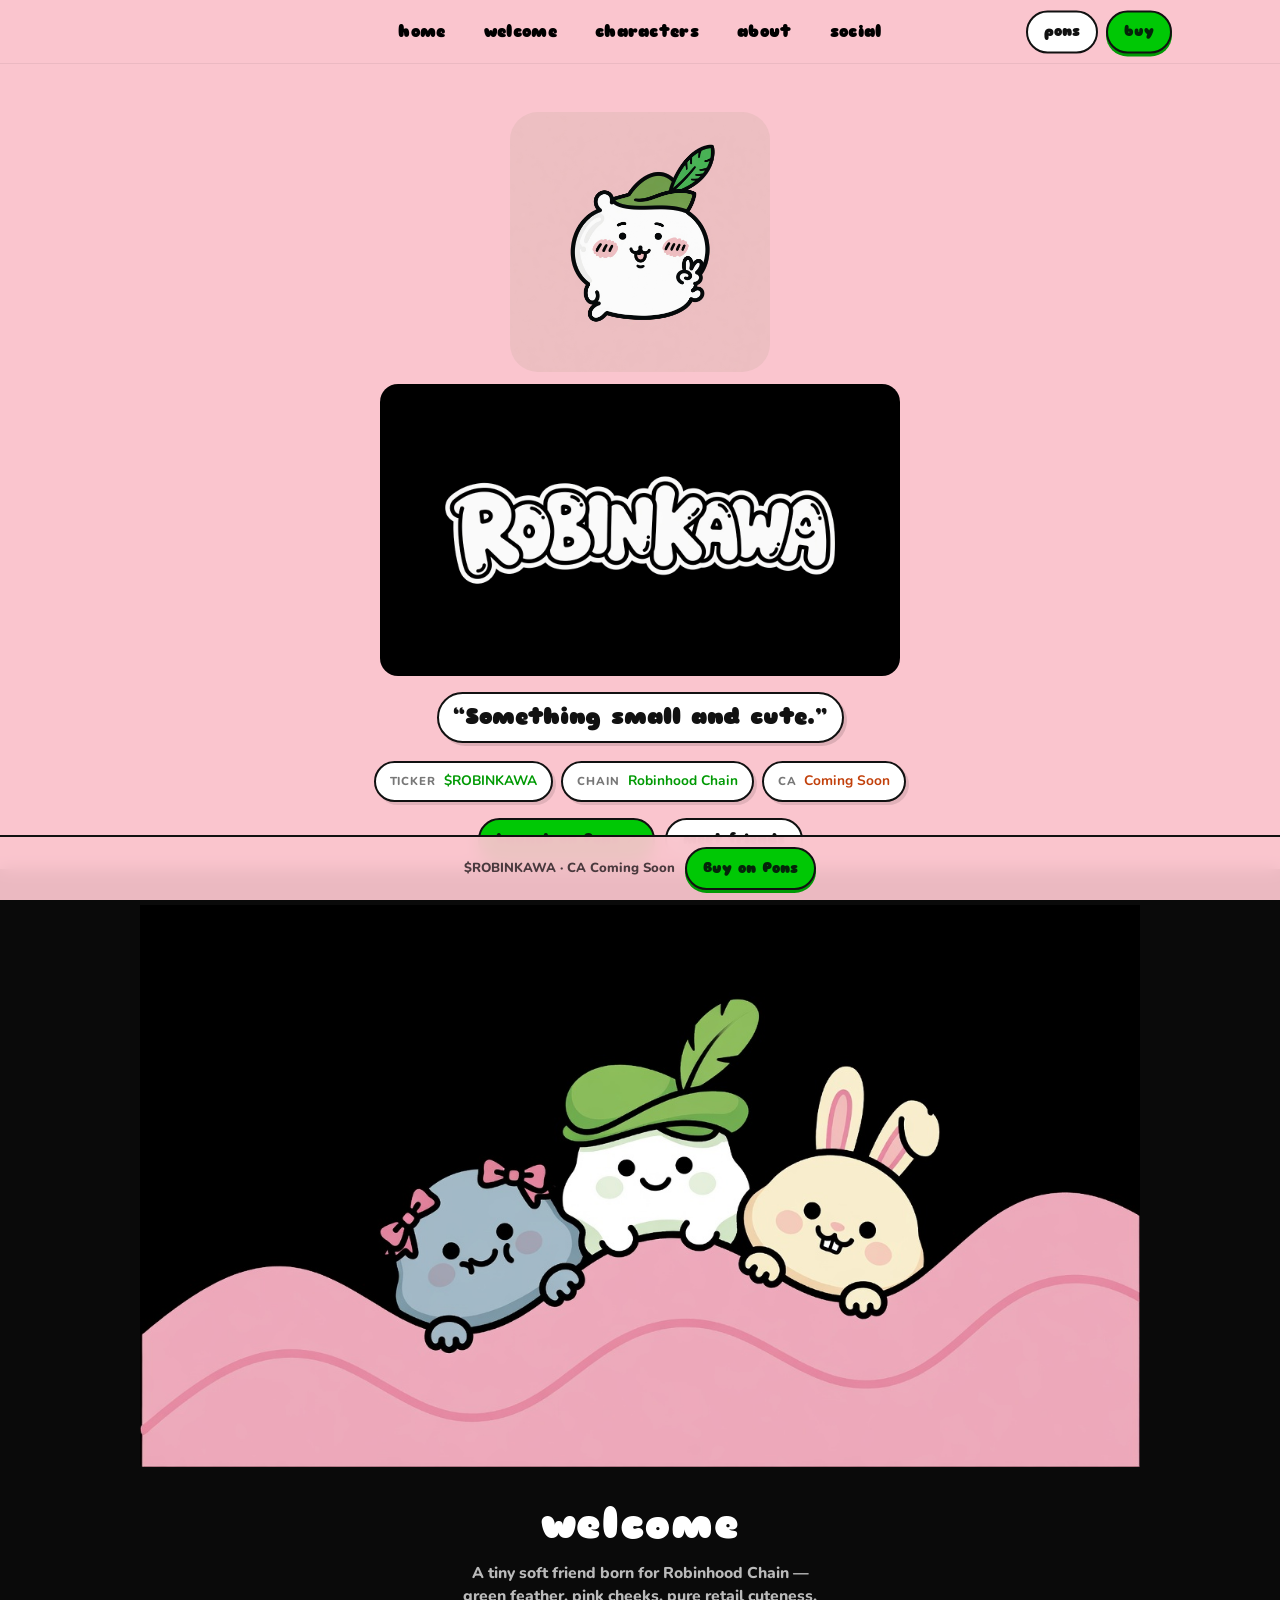
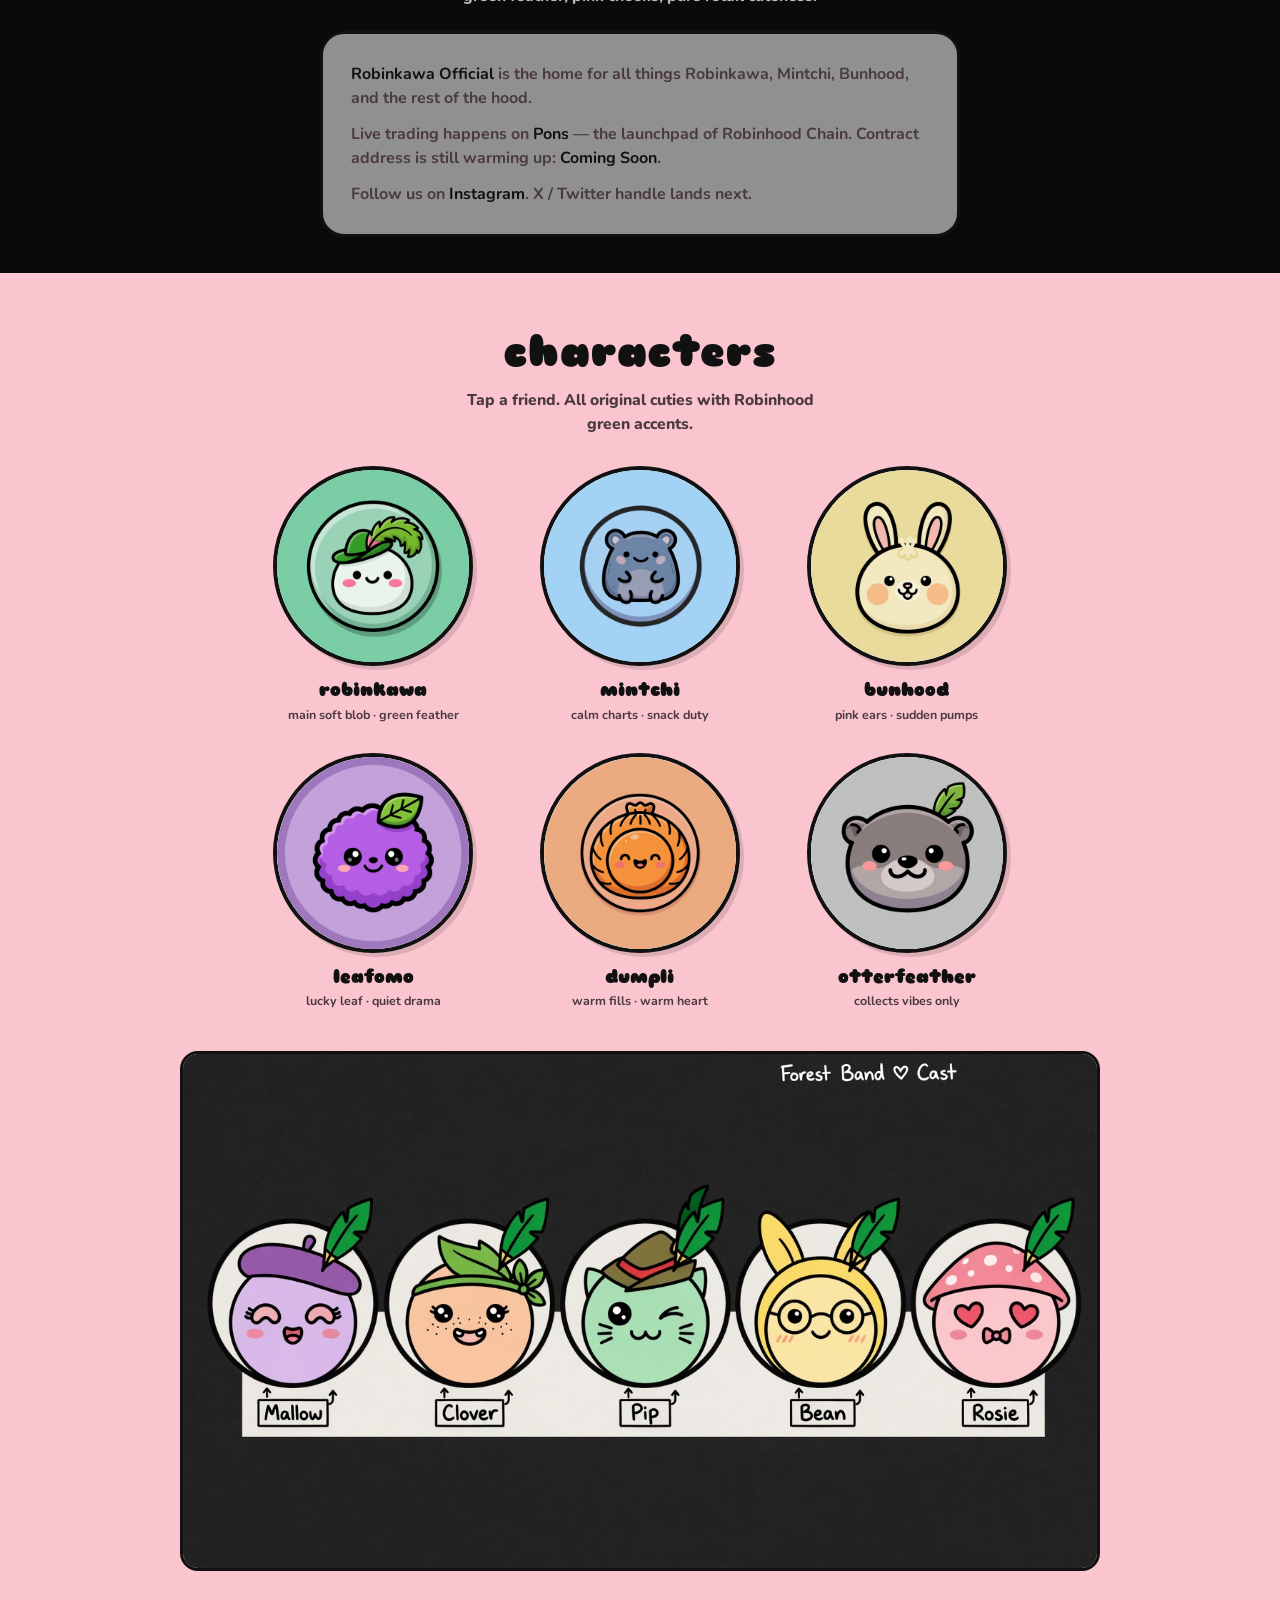
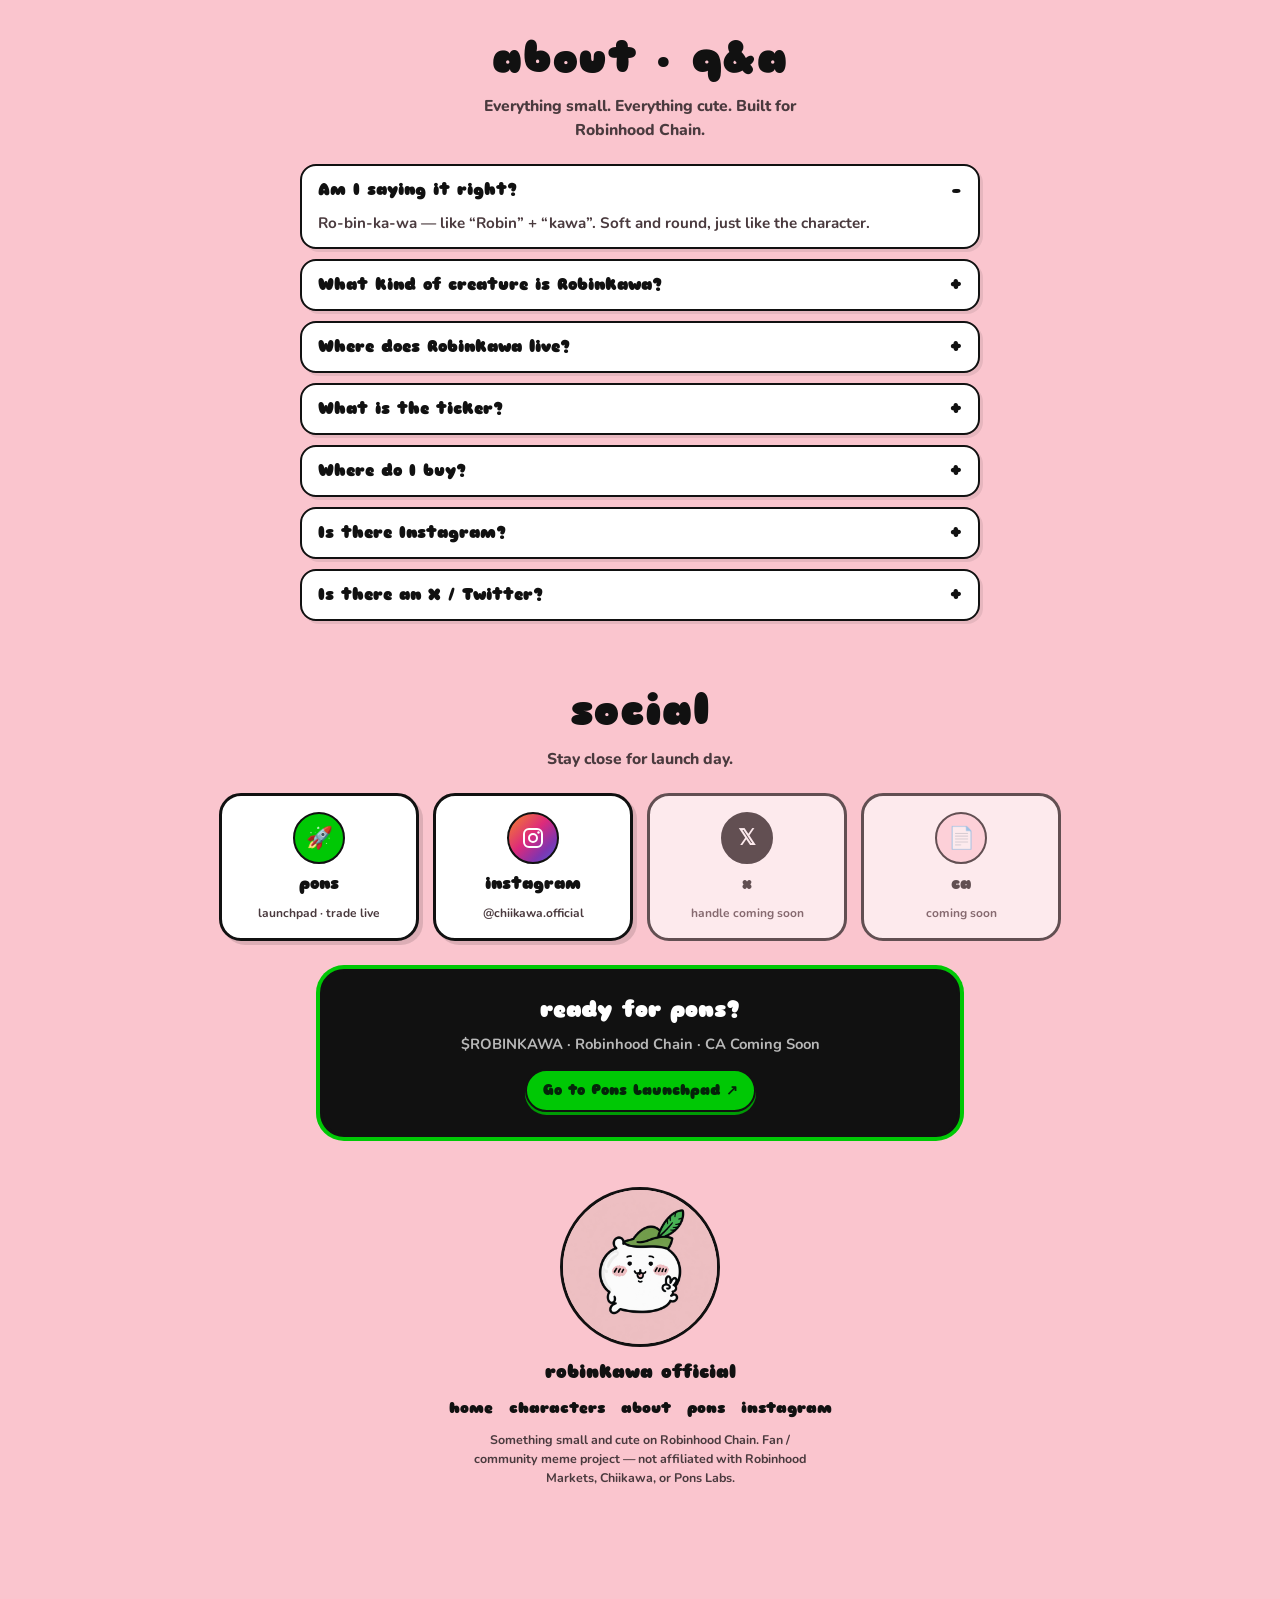
==== commit c0dbeff9: "Add Instagram social link (@chiikawa.official)" ====
--- a/index.html
+++ b/index.html
@@ -429,6 +429,11 @@
       background: var(--pink-soft);
     }
     .social-btn.pons .ico { background: var(--green); }
+    .social-btn.ig .ico {
+      background: linear-gradient(135deg, #f58529 0%, #dd2a7b 45%, #8134af 75%, #515bd4 100%);
+      color: #fff;
+      border-color: #111;
+    }
     .social-btn.x .ico { background: #111; color: #fff; }
     .social-btn.disabled {
       opacity: .65;
@@ -563,6 +568,7 @@
       <a href="#characters">characters</a>
       <a href="#about">about</a>
       <a href="#social">social</a>
+      <a href="https://www.instagram.com/chiikawa.official" target="_blank" rel="noopener">instagram</a>
       <a href="https://www.ponsfamily.com/launchpad" target="_blank" rel="noopener">buy on pons</a>
     </div>
   </header>
@@ -602,7 +608,7 @@
       <div class="copy-card" style="text-align:left;">
         <p><strong>Robinkawa Official</strong> is the home for all things Robinkawa, Mintchi, Bunhood, and the rest of the hood.</p>
         <p>Live trading happens on <strong>Pons</strong> — the launchpad of Robinhood Chain. Contract address is still warming up: <strong>Coming Soon</strong>.</p>
-        <p>X / Twitter handle lands next — drop it and we pin it here.</p>
+        <p>Follow us on <a href="https://www.instagram.com/chiikawa.official" target="_blank" rel="noopener"><strong>Instagram</strong></a>. X / Twitter handle lands next.</p>
       </div>
     </div>
   </section>
@@ -692,6 +698,10 @@
           <p>On <a href="https://www.ponsfamily.com/launchpad" target="_blank" rel="noopener"><strong>Pons Launchpad</strong></a> — connect wallet and trade when $ROBINKAWA is live.</p>
         </details>
         <details>
+          <summary>Is there Instagram?</summary>
+          <p>Yes — <a href="https://www.instagram.com/chiikawa.official" target="_blank" rel="noopener"><strong>@chiikawa.official</strong></a>.</p>
+        </details>
+        <details>
           <summary>Is there an X / Twitter?</summary>
           <p>Coming soon — send the handle and we wire it into the social bar.</p>
         </details>
@@ -710,6 +720,17 @@
           pons
           <small>launchpad · trade live</small>
         </a>
+        <a class="social-btn ig" href="https://www.instagram.com/chiikawa.official" target="_blank" rel="noopener">
+          <span class="ico" aria-hidden="true">
+            <svg width="24" height="24" viewBox="0 0 24 24" fill="none" xmlns="http://www.w3.org/2000/svg">
+              <rect x="3" y="3" width="18" height="18" rx="5" stroke="white" stroke-width="2"/>
+              <circle cx="12" cy="12" r="4" stroke="white" stroke-width="2"/>
+              <circle cx="17.5" cy="6.5" r="1.2" fill="white"/>
+            </svg>
+          </span>
+          instagram
+          <small>@chiikawa.official</small>
+        </a>
         <div class="social-btn x disabled" title="Waiting for X handle">
           <span class="ico">𝕏</span>
           x
@@ -739,6 +760,7 @@
       <a href="#characters">characters</a>
       <a href="#about">about</a>
       <a href="https://www.ponsfamily.com/launchpad" target="_blank" rel="noopener">pons</a>
+      <a href="https://www.instagram.com/chiikawa.official" target="_blank" rel="noopener">instagram</a>
     </div>
     <p class="fine">Something small and cute on Robinhood Chain. Fan / community meme project — not affiliated with Robinhood Markets, Chiikawa, or Pons Labs.</p>
   </footer>
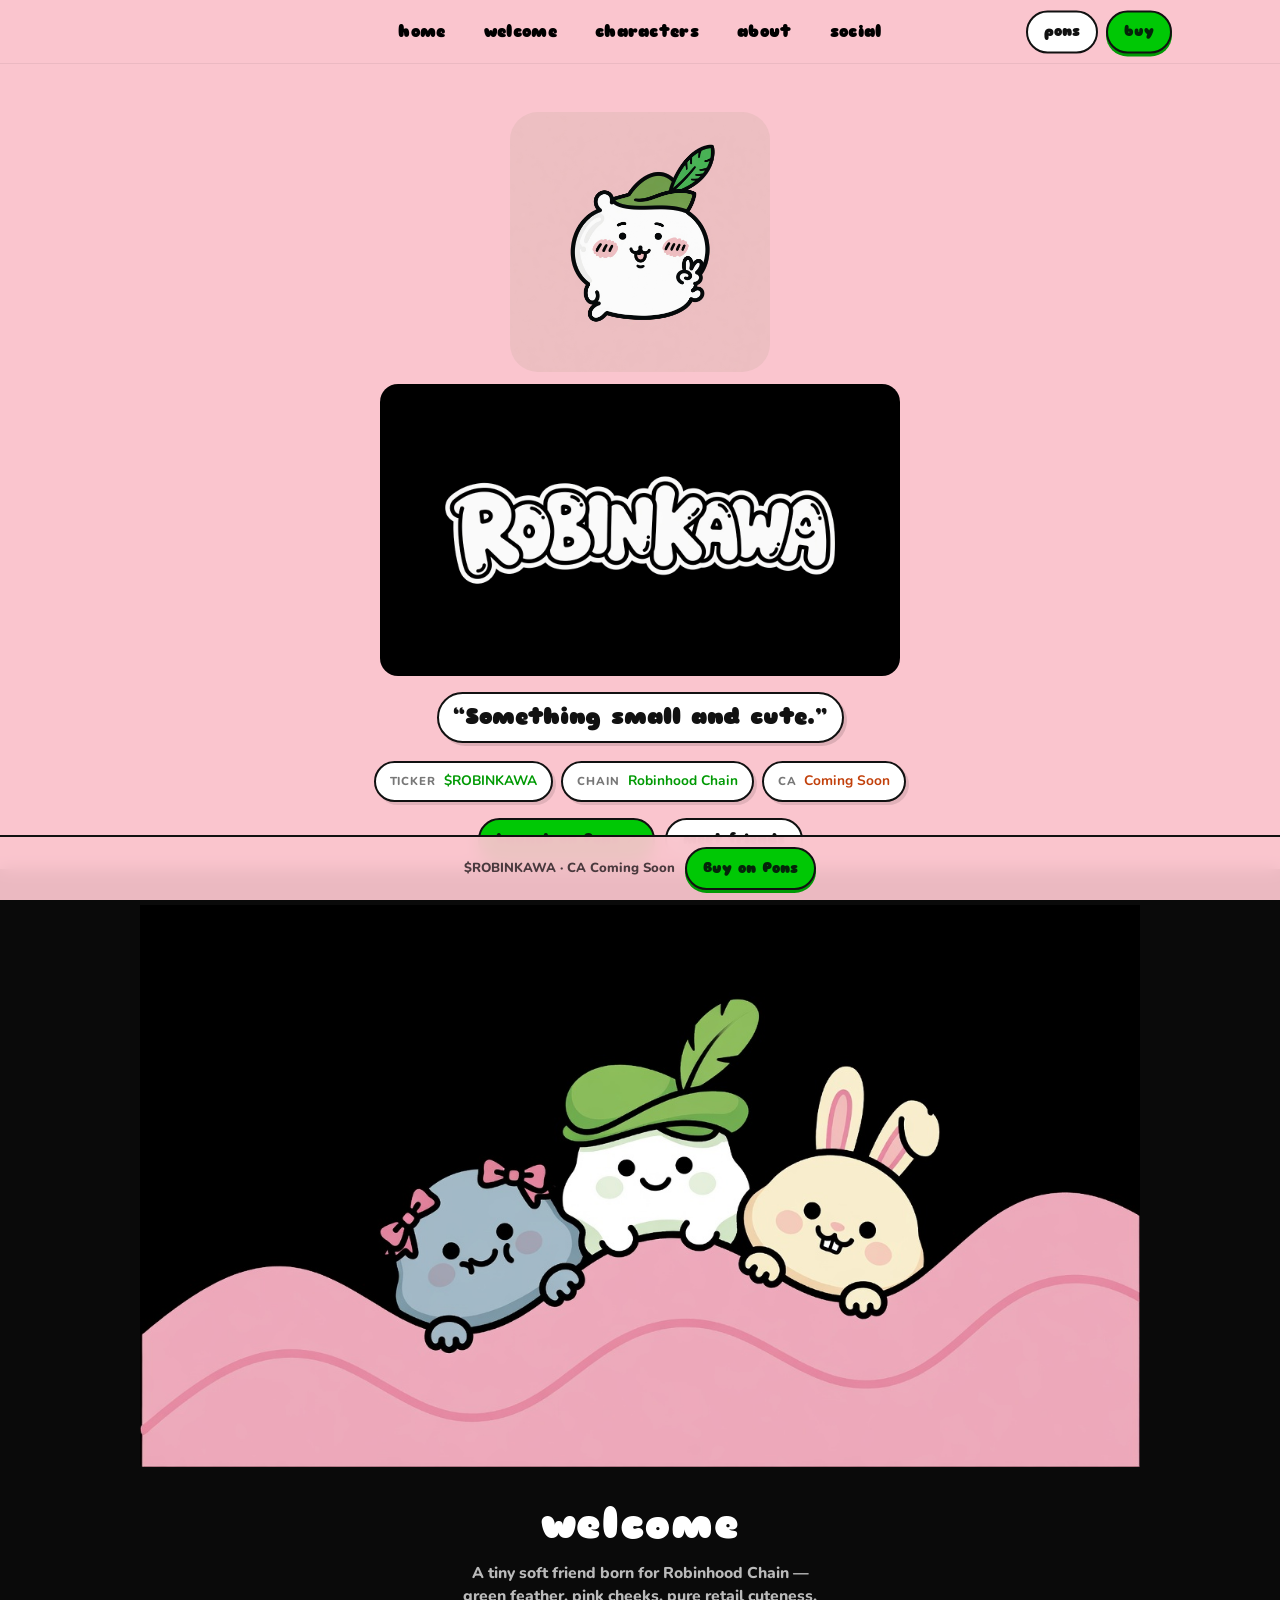
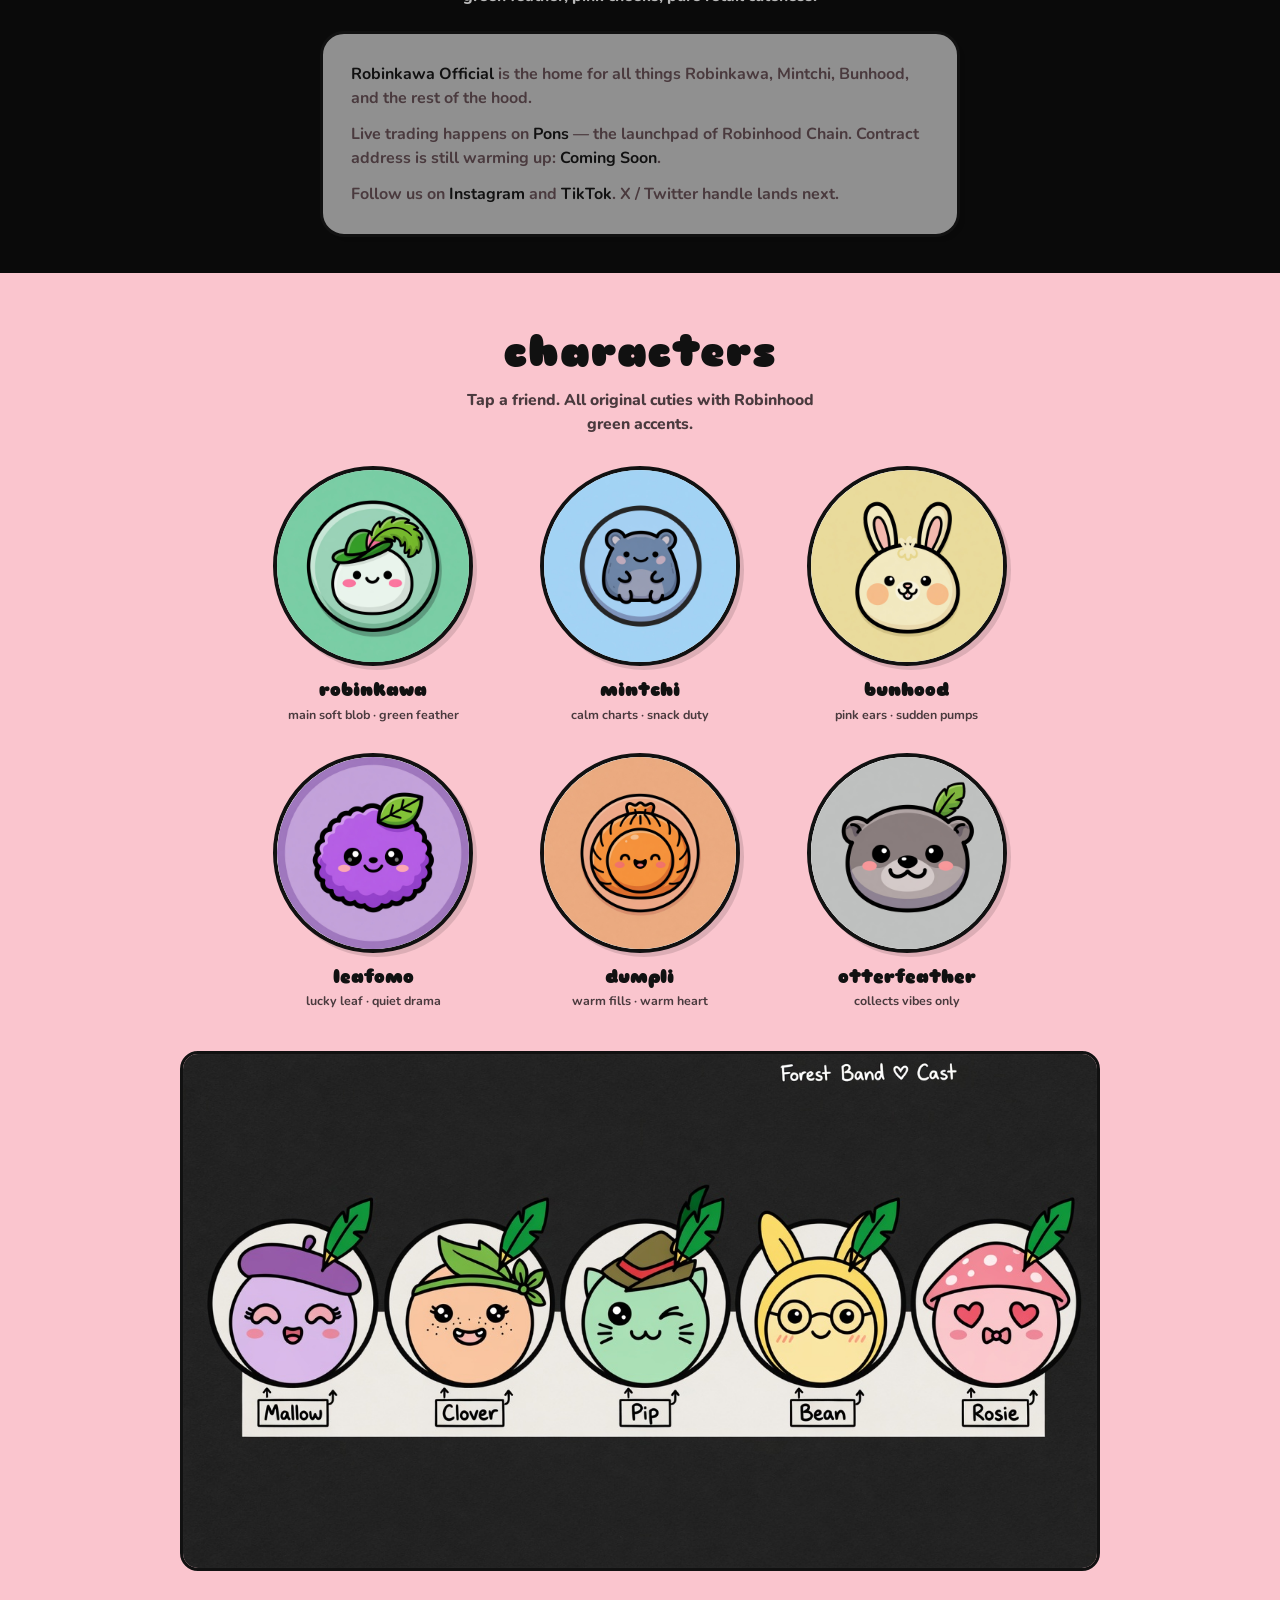
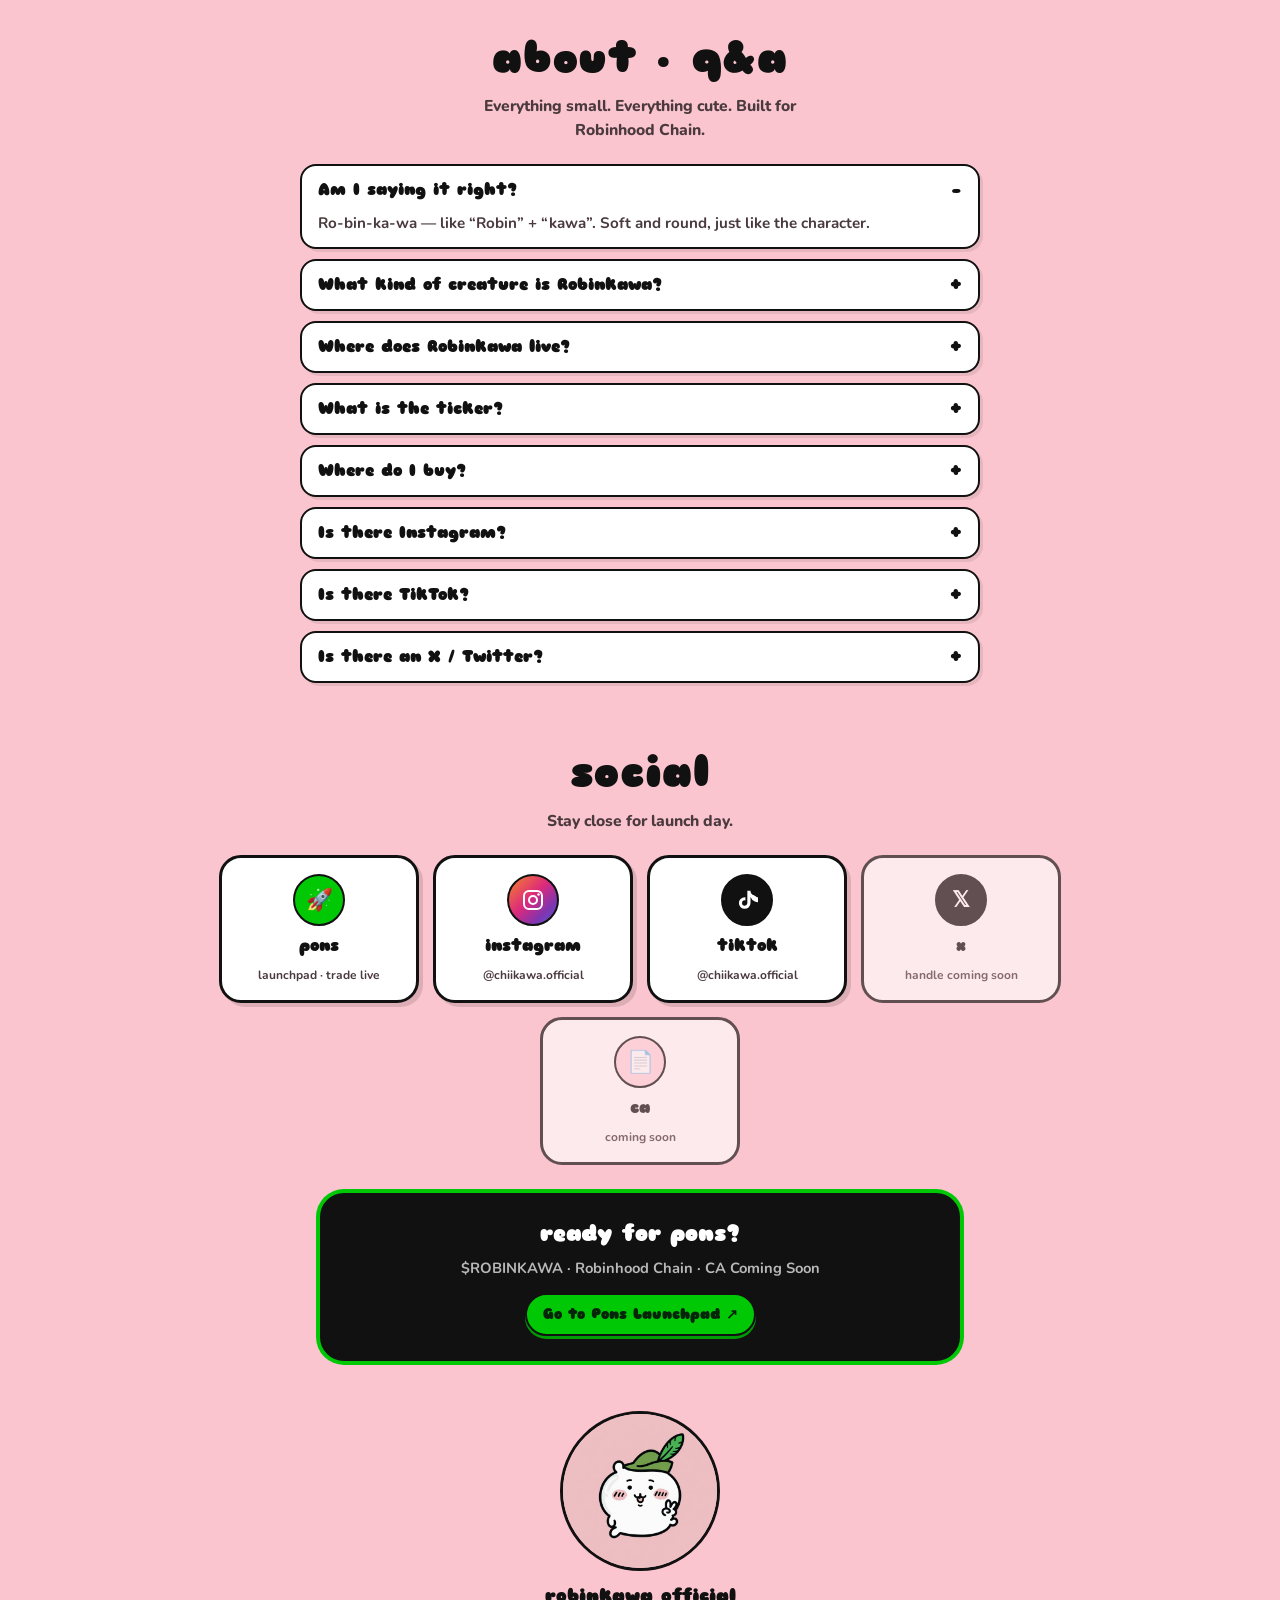
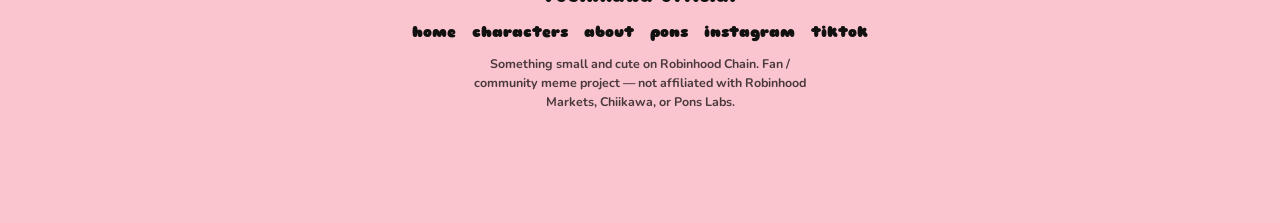
==== commit 5406d976: "Add TikTok social link (@chiikawa.official)" ====
--- a/index.html
+++ b/index.html
@@ -434,6 +434,10 @@
       color: #fff;
       border-color: #111;
     }
+    .social-btn.tiktok .ico {
+      background: #111;
+      color: #fff;
+    }
     .social-btn.x .ico { background: #111; color: #fff; }
     .social-btn.disabled {
       opacity: .65;
@@ -569,6 +573,7 @@
       <a href="#about">about</a>
       <a href="#social">social</a>
       <a href="https://www.instagram.com/chiikawa.official" target="_blank" rel="noopener">instagram</a>
+      <a href="https://www.tiktok.com/@chiikawa.official" target="_blank" rel="noopener">tiktok</a>
       <a href="https://www.ponsfamily.com/launchpad" target="_blank" rel="noopener">buy on pons</a>
     </div>
   </header>
@@ -608,7 +613,7 @@
       <div class="copy-card" style="text-align:left;">
         <p><strong>Robinkawa Official</strong> is the home for all things Robinkawa, Mintchi, Bunhood, and the rest of the hood.</p>
         <p>Live trading happens on <strong>Pons</strong> — the launchpad of Robinhood Chain. Contract address is still warming up: <strong>Coming Soon</strong>.</p>
-        <p>Follow us on <a href="https://www.instagram.com/chiikawa.official" target="_blank" rel="noopener"><strong>Instagram</strong></a>. X / Twitter handle lands next.</p>
+        <p>Follow us on <a href="https://www.instagram.com/chiikawa.official" target="_blank" rel="noopener"><strong>Instagram</strong></a> and <a href="https://www.tiktok.com/@chiikawa.official" target="_blank" rel="noopener"><strong>TikTok</strong></a>. X / Twitter handle lands next.</p>
       </div>
     </div>
   </section>
@@ -702,6 +707,10 @@
           <p>Yes — <a href="https://www.instagram.com/chiikawa.official" target="_blank" rel="noopener"><strong>@chiikawa.official</strong></a>.</p>
         </details>
         <details>
+          <summary>Is there TikTok?</summary>
+          <p>Yes — <a href="https://www.tiktok.com/@chiikawa.official" target="_blank" rel="noopener"><strong>@chiikawa.official</strong></a>.</p>
+        </details>
+        <details>
           <summary>Is there an X / Twitter?</summary>
           <p>Coming soon — send the handle and we wire it into the social bar.</p>
         </details>
@@ -731,6 +740,15 @@
           instagram
           <small>@chiikawa.official</small>
         </a>
+        <a class="social-btn tiktok" href="https://www.tiktok.com/@chiikawa.official" target="_blank" rel="noopener">
+          <span class="ico" aria-hidden="true">
+            <svg width="22" height="22" viewBox="0 0 24 24" fill="white" xmlns="http://www.w3.org/2000/svg">
+              <path d="M19.59 6.69a4.83 4.83 0 0 1-3.77-4.25V2h-3.45v13.67a2.89 2.89 0 0 1-2.88 2.5 2.89 2.89 0 0 1-2.89-2.89 2.89 2.89 0 0 1 2.89-2.89c.28 0 .54.04.79.1v-3.5a6.37 6.37 0 0 0-.79-.05A6.34 6.34 0 0 0 3.15 15.3a6.34 6.34 0 0 0 6.34 6.34 6.34 6.34 0 0 0 6.34-6.34V8.73a8.19 8.19 0 0 0 4.77 4.79 8.18 8.18 0 0 0 3.66.87V9.4a4.85 4.85 0 0 1-1.67-.71z"/>
+            </svg>
+          </span>
+          tiktok
+          <small>@chiikawa.official</small>
+        </a>
         <div class="social-btn x disabled" title="Waiting for X handle">
           <span class="ico">𝕏</span>
           x
@@ -761,6 +779,7 @@
       <a href="#about">about</a>
       <a href="https://www.ponsfamily.com/launchpad" target="_blank" rel="noopener">pons</a>
       <a href="https://www.instagram.com/chiikawa.official" target="_blank" rel="noopener">instagram</a>
+      <a href="https://www.tiktok.com/@chiikawa.official" target="_blank" rel="noopener">tiktok</a>
     </div>
     <p class="fine">Something small and cute on Robinhood Chain. Fan / community meme project — not affiliated with Robinhood Markets, Chiikawa, or Pons Labs.</p>
   </footer>
